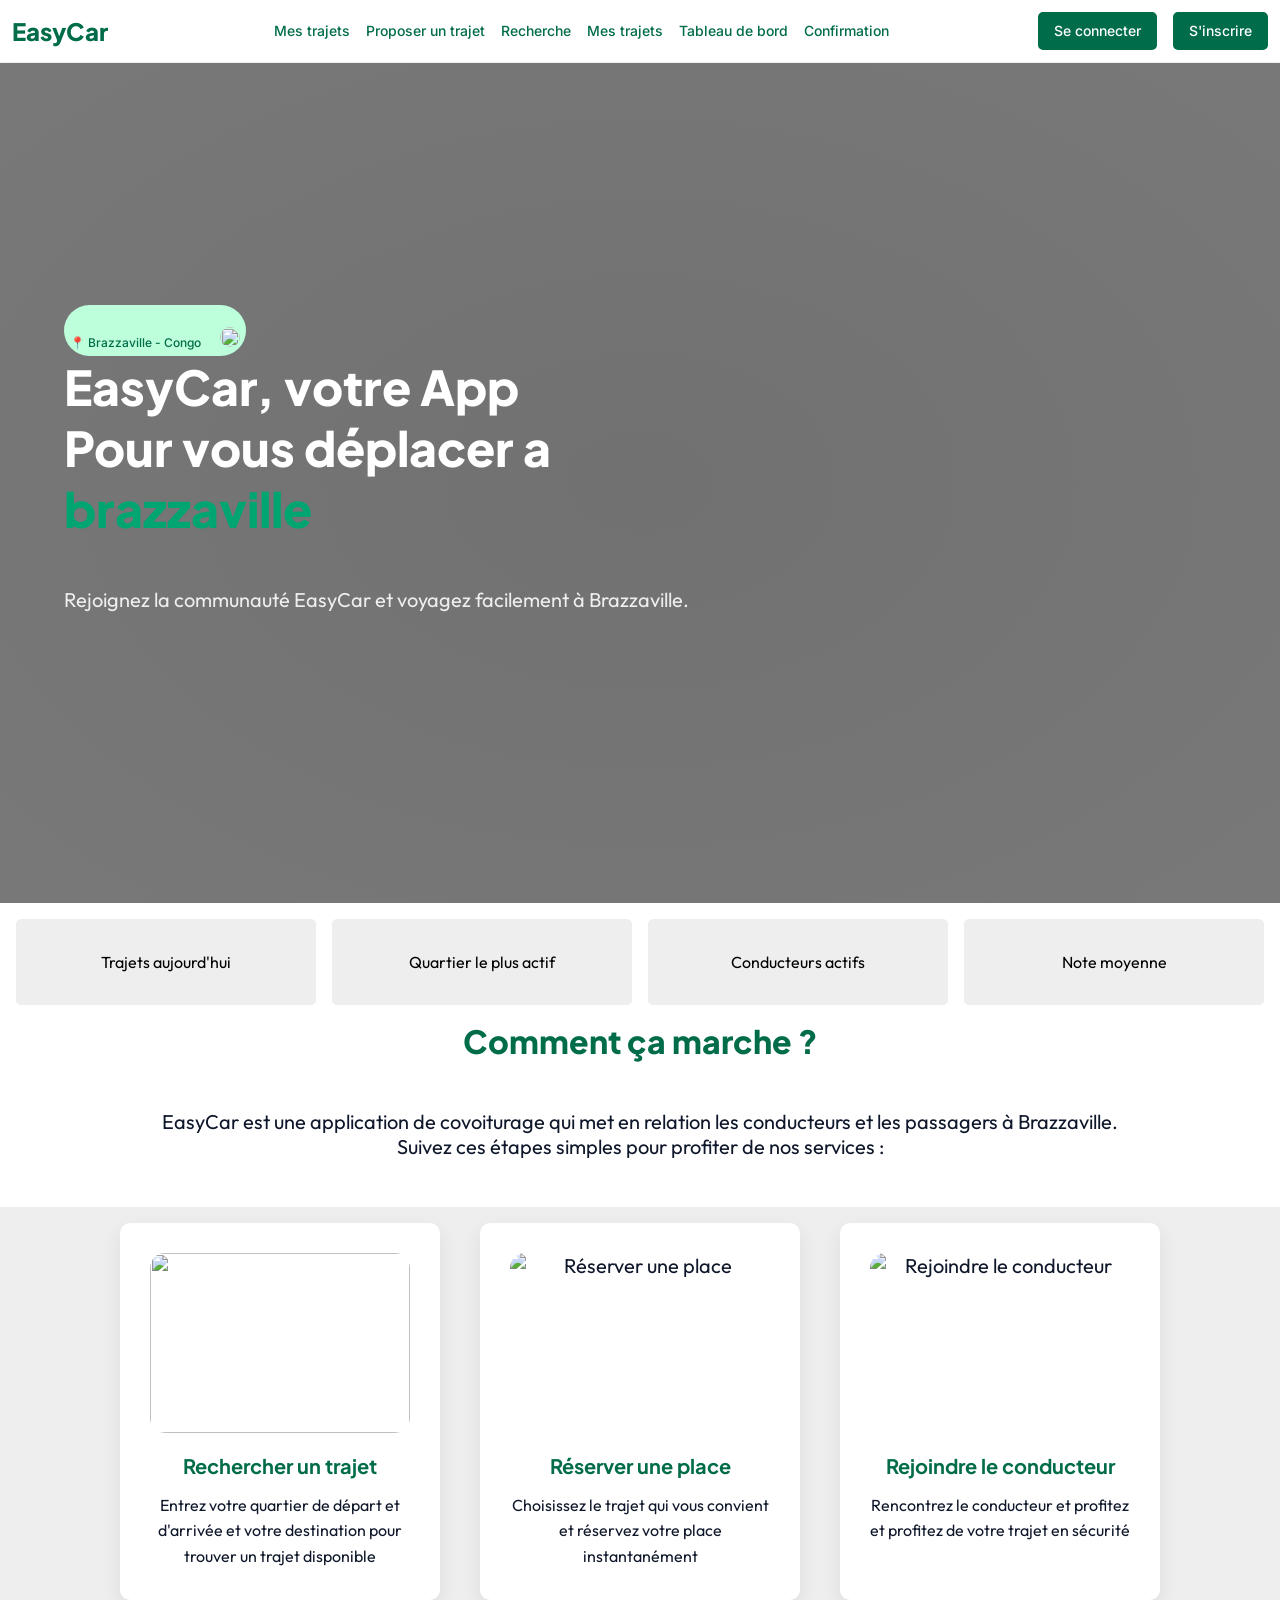
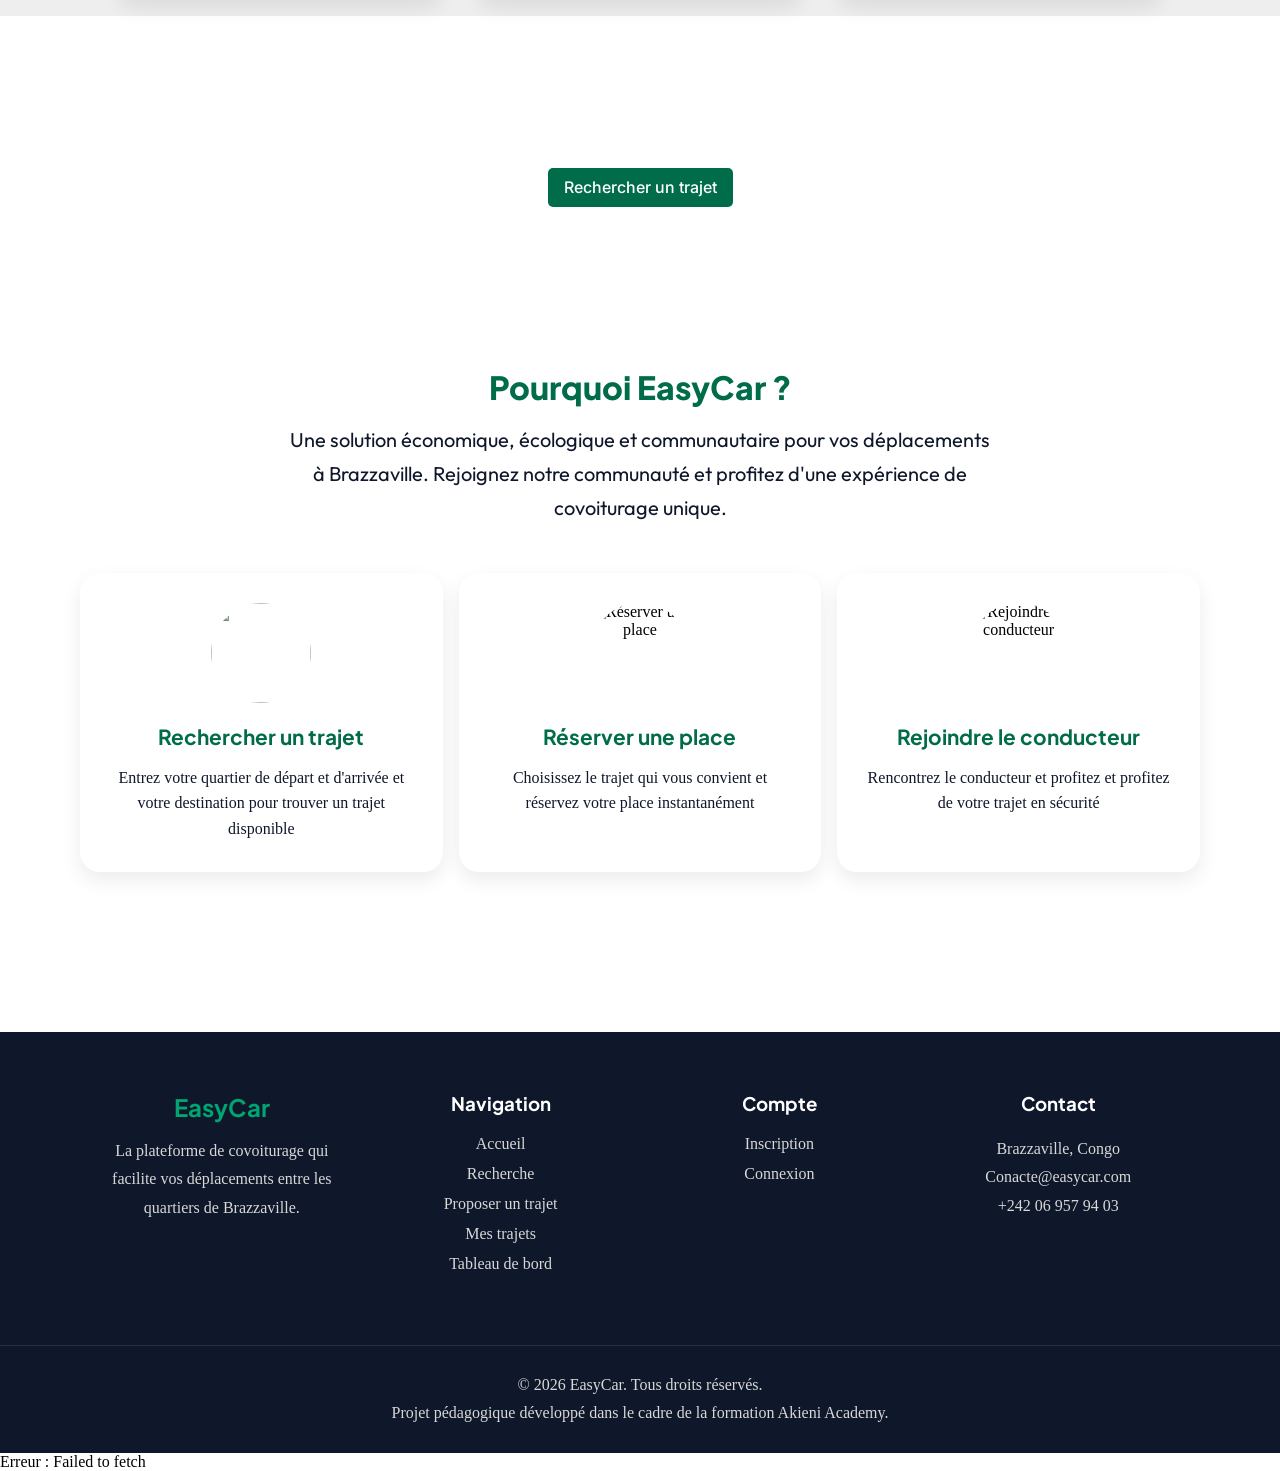
==== frontend/accueil/index.html @ cabb6044 "ajout des nav et du footer" ====
<!DOCTYPE html>
<html lang="fr">
<head>
  <meta charset="UTF-8">
  <meta name="viewport" content="width=device-width, initial-scale=1.0">
  <title>EasyCar — Accueil</title>
  <link rel="stylesheet" href="accueil.css">
</head>
<body id="page-accueil">
  

  <!-- =====================================================================
       NAVIGATION — TODO (Dev FS1)
       Construire un menu de navigation vers les 9 pages du site (Accueil,
       Recherche, Proposer un trajet, Mes trajets, Tableau de bord,
       Inscription, Connexion).
       Doit inclure un menu burger fonctionnel en dessous de 768px.
       ===================================================================== -->

  <!-- NE PAS MODIFIER l'id — main.js y affiche l'état de connexion -->
   <header>
    <a href="../accueil/index.html"><span id="logo">EasyCar</span></a>
    
    <!-- <div class="nav-wrapper"> -->
      <nav class="navigation">
      <a href="../accueil/index.html"></a>
      <a href="../mes-trajets/mes-trajets.html">Mes trajets</a>
      <a href="../proposer/proposer.html">Proposer un trajet</a>
      <a href="../recherche/recherche.html">Recherche</a>
      <a href="../trajet/trajet.html">Mes trajets</a>
      <a href="../dashboard/dashboard.html">Tableau de bord</a>
      <a href="../confirmation/confirmation.html">Confirmation</a>
    </nav>
  
    <div id="nav-session" > </div>
     <!-- </div> -->

    <button class="burger" aria-label="Menu de navigation" id="burger">   
      <span></span>
      <span></span>
      <span></span>
    </button>
  </header>
  

  <main>
    <!-- =====================================================================
         HERO — TODO (Dev FS1)
         Section d'introduction : titre accrocheur, sous-titre expliquant le
         principe (mise en relation conducteurs/passagers à Brazzaville),
         bouton d'appel à l'action vers la page Recherche.
         ===================================================================== -->
    <section class="hero">
      <div class="badges">
        <div class="badge-vert"> 📍 Brazzaville - Congo  <img src="https://i.pinimg.com/736x/48/81/40/4881400fb462290d5148f34b6241af7b.jpg" alt="" srcset=""> </div>
        <h1 class="h1" >EasyCar, votre App <br>
        Pour vous déplacer a <br>  
      <span> brazzaville</span> </h1>
      <p>Rejoignez la communauté EasyCar et voyagez facilement à Brazzaville.</p>
      </div>
    </section>
    <!-- =====================================================================
         CARTES INDICATEURS — TODO (Dev FS1)
         Construire 4 cartes affichant les indicateurs clés du service.
         Layout : Flexbox ou Grid, responsive (1 colonne mobile, 2 colonnes
         tablette, 4 colonnes desktop).

         *** NE PAS MODIFIER les id ci-dessous — main.js les utilise pour
         injecter les valeurs calculées par le backend ***
         ===================================================================== -->
    <section class="cartes-indicateurs">
      <div class="carte-indicateur">
        <p class="label">Trajets aujourd'hui</p>
        <p id="nb-trajets-aujourdhui" class="valeur"></p>
      </div>
      <div class="carte-indicateur">
        <p class="label">Quartier le plus actif</p>
        <p id="quartier-principal" class="valeur"></p>
      </div>
      <div class="carte-indicateur">
        <p class="label">Conducteurs actifs</p>
        <p id="nb-conducteurs" class="valeur"></p>
      </div>
      <div class="carte-indicateur">
        <p class="label">Note moyenne</p>
        <p id="note-moyenne" class="valeur"></p>
      </div>
    </section>

    <!-- =====================================================================
         COMMENT ÇA MARCHE — TODO (Dev FS1)
         3 à 4 étapes illustrant le parcours utilisateur : rechercher un
         trajet → réserver une place → rejoindre le conducteur. Layout en
         ligne sur desktop, empilé sur mobile.
         ===================================================================== -->

    <section class="commentMarche">
      <h2>Comment ça marche ?</h2>
      <p id="description-comment-marche">EasyCar est une application de covoiturage qui met en relation les conducteurs et les passagers à Brazzaville. <br> Suivez ces étapes simples pour profiter de nos services :</p>

      <div class="flex-container">
      
          <div class="etape">
            <img src="https://res.cloudinary.com/wciaqqgg/image/upload/f_auto,q_auto/close_up_of_a_hand_of_an_african_passenger_holding_a_smartphone_showing_a_5_obtiqk">
            <span> Rechercher un trajet</span>
            <p>Entrez votre quartier de départ et d'arrivée
              et votre destination pour trouver un trajet disponible
            </p>
          </div>
          <div class="etape">
            <img src="https://res.cloudinary.com/wciaqqgg/image/upload/f_auto,q_auto/a_stylish_african_woman_in_brazzaville_sitting_in_a_modern_cafe_happily_n5v5vn" alt="Réserver une place">
            <span> Réserver une place</span>
            <p>Choisissez le trajet qui vous convient et réservez votre place instantanément</p>
          </div>
          <div class="etape">
            <img src="https://res.cloudinary.com/wciaqqgg/image/upload/f_auto,q_auto/p7jyxd6nniy25koyztjq" alt="Rejoindre le conducteur">
           <span> Rejoindre le conducteur</span>
            <p>Rencontrez  le conducteur et profitez et profitez de votre trajet en sécurité</p>
            
        
        </div> 
         
      </div>
      <div class="pret">
       <h2>Prêt à voyager avec EasyCar ?</h2>
          <a href="../recherche/recherche.html" class="btn">Rechercher un trajet</a>
        </div>
    </section>
    <!-- =====================================================================
         POURQUOI BRACOVOIT — TODO (Dev FS1)
         3 arguments clés (économique, écologique, communautaire par
         exemple). Layout en grille de cartes.
         ===================================================================== -->
    <section class="grid-pourquoi">
    <h2>Pourquoi EasyCar ?</h2>
      <p id="description-Pourquoi-EasyCar">
        Une solution économique, écologique et communautaire pour vos déplacements à Brazzaville.  Rejoignez notre communauté et profitez d'une expérience de covoiturage unique.
      </p>
      <div class="grid-container">
      
          <div class="grid-item1">
            <img src="https://res.cloudinary.com/wciaqqgg/image/upload/f_auto,q_auto/screen_opjir8">
            <span> Rechercher un trajet</span>
            <p>Entrez votre quartier de départ et d'arrivée
              et votre destination pour trouver un trajet disponible
            </p>
          </div>
          <div class="grid-item2">
            <img src="https://res.cloudinary.com/wciaqqgg/image/upload/f_auto,q_auto/screen_opjir8" alt="Réserver une place">
            <span> Réserver une place</span>
            <p>Choisissez le trajet qui vous convient et réservez votre place instantanément</p>
          </div>
          <div class="grid-item3">
            <img src="https://res.cloudinary.com/wciaqqgg/image/upload/f_auto,q_auto/screen_opjir8" alt="Rejoindre le conducteur">
           <span> Rejoindre le conducteur</span>
            <p>Rencontrez le conducteur et profitez et profitez de votre trajet en sécurité</p>
            
        
        </div> 

    </section>
  </main>

<footer class="footer">

    <div class="footer-container">

        <div class="footer-logo">
            <h2>EasyCar</h2>
            <p>
                La plateforme de covoiturage qui facilite vos déplacements
                entre les quartiers de Brazzaville.
            </p>
        </div>

        <div class="footer-liens">
            <h3>Navigation</h3>

            <a href="../index.html">Accueil</a>
            <a href="../recherche/recherche.html">Recherche</a>
            <a href="../proposer/proposer.html">Proposer un trajet</a>
            <a href="../mes-trajets/mes-trajets.html">Mes trajets</a>
            <a href="../dashboard/dashboard.html">Tableau de bord</a>

        </div>

        <div class="footer-compte">
            <h3>Compte</h3>

            <a href="../inscription/inscription.html">Inscription</a>
            <a href="../connexion/connexion.html">Connexion</a>

        </div>

        <div class="footer-contact">

            <h3>Contact</h3>

          <p> Brazzaville, Congo</p>

            <p>Conacte@easycar.com</p>

            <p> +242 06 957 94 03</p>

        </div>

    </div>

    <div class="footer-bottom">

        <p>
            © 2026 EasyCar. Tous droits réservés.
        </p>

        <p>
            Projet pédagogique développé dans le cadre de la formation
            Akieni Academy.
        </p>

    </div>

</footer>

  <div id="erreur-globale" hidden></div>

  <!-- NE PAS MODIFIER — scripts de connexion au backend -->
  <script src="../functions.js"></script>
  <script src="../main.js"></script>
  <script src="../script.js"></script>
</body>
</html>
---- frontend/accueil/accueil.css ----
/* Google Font */
@import url("https://fonts.googleapis.com/css2?family=Inter:ital,opsz,wght@0,14..32,100..900;1,14..32,100..900&family=Outfit:wght@100..900&family=Plus+Jakarta+Sans:ital,wght@0,200..800;1,200..800&display=swap");

/* Initialisation */
*,
*::before,
*::after {
  margin: 0;
  padding: 0;
  box-sizing: border-box;
}

/* Variables */
:root {
  /* Colors */
  --bleu: #b4d6ff;
  --rouge: #ff3647;
  --vert: #00a572;
  --vert-fonce: #006c49;
  --blanc: #ffffff;
  --gris: #eeeeee;
  --black: #0f172a;
  --rouge-nuance: #ffbebe;
  --vert-nuance: #beffdb;

  /* Typographie */
  /* Font-Size */
  --font-xs: 12px;
  --font-sm: 14px;
  --font-base: 16px;
  --font-lg: 20px;
  --font-xl: 24px;
  --font-2xl: 32px;
  --font-3xl: 48px;

  /* Font-Family */
  --font-titre: "Plus Jakarta Sans", sans-serif;
  --font-texte: "Outfit", sans-serif;
  --font-btn-lien: "Inter", sans-serif;

  /* Font-Weight */
  --font-thin: 100;
  --font-extra-light: 200;
  --font-light: 300;
  --font-regular: 400;
  --font-medium: 500;
  --font-semi-bold: 600;
  --font-bold: 700;
  --font-extra-bold: 800;
  --font-black: 900;

  /* Spacing 1rem --> 16px*/
  --spacing-none: 0;
  --spacing-2xs: 0.25rem; /* 4px */
  --spacing-xs: 0.5rem; /* 8px */
  --spacing-sm: 0.75rem; /* 12px */
  --spacing-md: 1rem; /* 16px */
  --spacing-lg: 1.5rem; /* 24px */
  --spacing-xl: 2rem; /* 32px */
  --spacing-2xl: 2.5rem; /* 40px */
  --spacing-3xl: 3rem; /* 48px */
  --spacing-4xl: 4rem; /* 64px */
  --spacing-5xl: 5rem; /* 80px */
  --spacing-6xl: 6rem; /* 96px */
  --spacing-7xl: 8rem; /* 128px */

  --spacing-btn-lien: 0.6em 1em;
  --spacing-badge: 0.5em;

  /* Bordures Radius */
  --radius-btn: 5px;
  --radius-badge: 100px;

  /* Bordures */
  --border-card: 1px solid var(--gris);
}

/* Styles Generals  */

/* Mobile */
/* Titre */
.h1 {
  font-family: var(--font-titre);
  font-size: var(--font-xl);
  font-weight: var(--font-extra-bold);
  color: var(--black);
  margin-bottom: var(--spacing-sm);
}

.h2 {
  font-family: var(--font-titre);
  font-size: var(--font-lg);
  font-weight: var(--font-bold);
  color: var(--black);
  margin-bottom: var(--spacing-sm);
}

.h3 {
  font-family: var(--font-titre);
  font-size: var(--font-base);
  font-weight: var(--font-semi-bold);
  color: var(--black);
  margin-bottom: var(--spacing-sm);
}

/* Paragraphe: pour l'ensemble des textes hors titre, button et lien */
.text {
  font-family: var(--font-texte);
  font-size: var(--font-sm);
  font-weight: var(--font-regular);
  color: var(--black);
}

/* Liens: style des liens de navigation */
.link {
  font-family: var(--font-btn-lien);
  font-size: var(--font-sm);
  font-weight: var(--font-medium);
  color: var(--vert);
  text-decoration: none;
  transition:
    color 0.4s,
    transform 0.4s;
}

.link:hover {
  color: var(--vert-fonce);
  transform: translateY(-2px);
}

/* Badge */
.badge-vert {
  display: inline-block;
  padding: var(--spacing-badge);
  font-family: var(--font-btn-lien);
  font-size: var(--font-xs);
  font-weight: var(--font-medium);
  background-color: var(--vert-nuance);
  color: var(--vert-fonce);
  border-radius: var(--radius-badge);
}

.badge-rouge {
  display: inline-block;
  padding: var(--spacing-badge);
  font-family: var(--font-btn-lien);
  font-size: var(--font-xs);
  font-weight: var(--font-medium);
  background-color: var(--rouge-nuance);
  color: var(--rouge);
  border-radius: var(--radius-badge);
}

/* Bouton réaliser avec input, button ou a(lien) */
.btn,
.btn-link {
  font-family: var(--font-btn-lien);
  font-size: var(--font-sm);
  font-weight: var(--font-medium);
  padding: var(--spacing-btn-lien);
  background-color: var(--vert-fonce);
  color: var(--blanc);
  border: none;
  border-radius: var(--radius-btn);
  cursor: pointer;
  text-decoration: none;
  transition: background-color 0.4s;
}

.btn:hover,
.btn-link:hover {
  background-color: var(--vert);
}

/* Tablette */
@media only screen and (min-width: 768px) {
  /* Titre */
  
  .h1 {
    font-size: var(--font-2xl);
  }

  .h2 {
    font-size: var(--font-xl);
  }

  .h3 {
    font-size: var(--font-lg);
  }

  /* Paragraphe: pour l'ensemble des textes hors titre, button et lien */
  .text {
    font-size: var(--font-base);
  }
/* .navigation{
    display:none;
}

#nav-session{
    display:none;
}

.burger{
    display:flex;
    border:none;
}

.navigation{

    display:none;

}

.navigation.active{
  display:flex;
    flex-direction:column;
    position:absolute;
    top:70px;
    left:0;

    width:100%;

    background-color:var(--blanc);

    padding:30px;

    gap:25px;

    box-shadow:0 5px 15px rgba(0,0,0,.1);

    z-index:1000;
}
    */

}
 

/* Laptop */ 
@media only screen and (min-width: 1024px) {
  /* Titre */
  .h1 {
    font-size: var(--font-3xl);
  }

  .h2 {
    font-size: var(--font-2xl);
  }

  /* Liens: style des liens de navigation */
  .link {
    font-size: var(--font-base);
  }

  .btn,
  .btn-link {
    font-size: var(--font-base);
  }
}

/* Laptop-L ou Desktop */

  @media only screen and (min-width:1024px){

.cartes-indicateurs{
grid-template-columns:repeat(4,1fr);
}

.hero{
padding:var(--spacing-5xl);
}

.navigation{
display:flex;
}

.burger{
display:none;
}
}

/* suite */
header {
  display: flex;
  justify-content: space-between;
  align-items: center;
  padding: var(--spacing-md);
  background-color: var(--blanc);
  border-bottom: var(--border-card);
}
header span {
  font-family: var(--font-titre);
  font-size: var(--font-2xl);
  font-weight: var(--font-extra-bold);
  color: var(--vert-fonce);
}
header a {
  text-decoration: none;
}
.navigation {
  display: flex;
  gap: var(--spacing-md);
}
.navigation a {
  font-family: var(--font-btn-lien);
  font-size: var(--font-sm);
  font-weight: var(--font-medium);
  color: var(--vert-fonce);
  text-decoration: none;
  transition:color 0.4s, transform 0.4s;
}
  
.navigation a:hover {
  color: var(--vert);
  transform: translateY(-2px);
   text-decoration: underline;
}
#nav-session {
  display: flex;
  gap: var(--spacing-md);
}
#nav-session a {
 font-family: var(--font-btn-lien);
  font-size: var(--font-sm);
  font-weight: var(--font-medium);
  padding: var(--spacing-btn-lien);
 background-color: var(--vert-fonce);
  color: var(--blanc);
  border: 2px solid var(--vert-fonce);
  border-radius: var(--radius-btn);
  cursor: pointer;
  text-decoration: none;
  transition: background-color 0.4s;
}


#nav-session a:hover {
  background-color: var(--blanc);
  color: var(--vert-fonce);
}

.burger{
  display: none;
  background: none;
  cursor: none;
  width: 30px;
  height: 24px;
  flex-direction: column;
  justify-content: space-between;
}
.burger span{
  display: block;
  height: 4px;
  width: 100%;
  background-color: var(--vert-fonce);
  border-radius: 2px;
}
.badge-vert img {
  height: 20px;
  width: 20px;  
  margin-left: var(--spacing-md);
  margin-top: var(--spacing-md);
  border-radius: 20px;

}
.hero {
  height:calc(100vh - 60px);
  padding:var(--spacing-4xl);
  background-color: var(--gris);
  height: calc(100vh - 60px);
  background: radial-gradient(rgba(16, 15, 15, 0.594), rgba(35, 35, 35, 0.612)), url(https://res.cloudinary.com/wciaqqgg/image/upload/f_auto,q_auto/a_professional_hero_image_for_a_ride_sharing_app._a_modern_green_taxi_car_with_1_sssjf2) no-repeat center center;
  background-size: cover;
  display: flex;
  justify-content: flex-start;
  padding: var(--spacing-4xl);
  align-items: center;
  
}
.hero h1 {
  font-family: var(--font-titre);
  font-size: var(--font-3xl);
  font-weight: var(--font-extra-bold);
  color:var(  --blanc);
  margin-bottom: var(--spacing-3xl);
}
.hero span {
  color: var(--vert);
}
.hero p {
  font-family: var(--font-texte);
  font-size: var(--font-lg);
  font-weight: var(--font-regular);
  color: var(--gris);
  margin-bottom: var(--spacing-3xl);
}
.cartes-indicateurs {
  display: flex;
  justify-content: center;
  align-items: center;
  gap: var(--spacing-md);
  padding: var(--spacing-md);
  flex-wrap: wrap;
}
.carte-indicateur {
  flex: 1 1 calc(25% - var(--spacing-md));
  padding: var(--spacing-md);
  background-color: var(--gris);
  border: var(--border-card);
  font-family: var(--font-texte);
  font-size: var(--font-base);
  border-radius: var(--radius-btn);
  text-align: center;
  padding: var(--spacing-xl);
}

.commentMarche h2 {
 display: flex;
  justify-content: center;
  align-items: center;
  font-family: var(--font-titre);
  font-size: var(--font-2xl);
  font-weight: var(--font-extra-bold);
  color:var(  --vert-fonce);
  margin-bottom: var(--spacing-3xl);
}
.commentMarche #description-comment-marche {
  font-family: var(--font-texte);
  font-size: var(--font-lg);
  font-weight: var(--font-regular);
  color: var(--black);
  margin-bottom: var(--spacing-3xl);
  text-align: center;
}
.flex-container {
  display: flex;
  justify-content: center;
  gap: var(--spacing-2xl);
  background-color: var(--gris);
  padding: var(--spacing-md);
  flex-wrap: wrap;
}

 .etape{
    display:flex;
    flex-direction:column;
    justify-content:flex-start;
    align-items:center;
    flex:1 1 280px;
    max-width:320px;
    padding:30px;
    background-color:var(--blanc);
    border-radius:10px;
    box-shadow:0 8px 20px rgba(0,0,0,.08);
    text-align:center;
    font-family:var(--font-texte);
    font-size:var(--font-lg);
    font-weight:var(--font-regular);
    color:var(--black);
    transition:transform .3s ease, box-shadow .3s ease;
}

.etape:hover{
    transform:translateY(-8px);
    box-shadow:0 12px 30px rgba(0,0,0,.12);
}

.etape img{
    width:100%;
    max-width:260px;
    height:180px;
    object-fit:cover;
    border-radius:15px;
    margin-bottom:20px;
}

.etape span{
    font-family:var(--font-titre);
    font-size:1.25rem;
    font-weight:700;
    color:var(--vert-fonce);
    margin-bottom:15px;
}

.etape p{
    font-family:var(--font-texte);
    font-size:var(--font-base);
    line-height:1.6;
    color:var(--black);
}

.pret {
  display: flex;
  flex-direction: column;
  align-items: center;
  text-align: center;
  gap: var(--spacing-md);
  padding: var(--spacing-5xl);
  background: linear-gradient(rgba(0, 0, 0, 0.5), rgba(0, 0, 0, 0.5)), url(https://res.cloudinary.com/wciaqqgg/image/upload/f_auto,q_auto/a_professional_hero_image_for_a_ride_sharing_app._a_modern_green_taxi_car_with_1_sssjf2) no-repeat center center;
  background-attachment: fixed;
  background-size: cover;
}
.pret h2 {
  font-family: var(--font-titre);
  font-size: var(--font-2xl);
  font-weight: var(--font-extra-bold);
  color:var(  --blanc);
  margin-bottom: var(--spacing-md);
}

.grid-pourquoi{
    display:flex;
    flex-direction:column;
    justify-content:center;
    align-items:center;
    width:100%;
    padding:var(--spacing-5xl);
    background-color:var(--blanc);
}

.grid-pourquoi h2{
    font-family:var(--font-titre);
    font-size:var(--font-2xl);
    font-weight:var(--font-extra-bold);
    color:var(--vert-fonce);
    margin-bottom:var(--spacing-md);
}

.grid-pourquoi #description-Pourquoi-EasyCar{
    font-family:var(--font-texte);
    font-size:var(--font-lg);
    font-weight:var(--font-regular);
    color:var(--black);
    text-align:center;
    max-width:700px;
    line-height:1.7;
    margin-bottom:var(--spacing-3xl);
}


.grid-container{
    width:100%;
    display:grid;
    grid-template-columns:repeat(auto-fit, minmax(280px,1fr));
    gap:var(--spacing-md);
}

.grid-item1,
.grid-item2,
.grid-item3{
    background:#fff;
    padding:30px;
    border-radius:20px;
    box-shadow:0 8px 20px rgba(0,0,0,.08);
    display:flex;
    flex-direction:column;
    align-items:center;
    text-align:center;
    transition:.3s;
}

.grid-item1:hover,
.grid-item2:hover,
.grid-item3:hover{
    transform:translateY(-6px);
}
.grid-container img{
    width:100px;
    height:100px;
    object-fit:cover;
    border-radius:50%;
    margin-bottom:20px;
}

.grid-container span{
    font-family:var(--font-titre);
    font-size:1.3rem;
    font-weight:700;
    color:var(--vert-fonce);
    margin-bottom:15px;
}

.grid-container p{
    line-height:1.6;
    color:var(--black);

}



@media screen and (max-width: 700px) {
  

header{
    padding:var(--spacing-sm);
}
header span{

    font-size:var(--font-xl);

}

.navigation{
    display:none;
}

#nav-session{
    display:none;
}

.burger{
    display:flex;
    border:none;

}

.navigation{

    display:none;

}

.navigation.active{
  display:flex;
    flex-direction:column;
    position:absolute;
    top:70px;
    left:0;

    width:100%;

    background-color:var(--blanc);

    padding:30px;

    gap:25px;

    box-shadow:0 5px 15px rgba(0,0,0,.1);

    z-index:1000;
}

}
@media only screen and (max-width:990px) {
  
header{
    padding:var(--spacing-sm);
}
header span{

    font-size:var(--font-xl);

}

.navigation{
    display:none;
}

#nav-session{
    display:none;
}

.burger{
    display:flex;
    border:none;

}

.navigation{

    display:none;

}

.navigation.active{
  display:flex;
    flex-direction:column;
    position:absolute;
    top:70px;
    left:0;

    width:100%;

    background-color:var(--blanc);

    padding:30px;

    gap:25px;

    box-shadow:0 5px 15px rgba(0,0,0,.1);

    z-index:1000;
}


.barre-filtres{

    flex-direction:column;

    padding:20px;

}

#filtre-depart,
#champ-recherche,
#btn-rechercher{

    width:100%;

}

#liste-trajets{

    grid-template-columns:1fr;

    padding:20px;

}

}



/* Tablette */
@media only screen and (min-width: 768px) {
  /* Titre */
  .h1 {
    font-size: var(--font-2xl);
  }

  .h2 {
    font-size: var(--font-xl);
  }

  .h3 {
    font-size: var(--font-lg);
  }
  /* Paragraphe: pour l'ensemble des textes hors titre, button et lien */
  .text {
    font-size: var(--font-base);
  }
  header{
    padding:var(--spacing-sm);
}
header span{
    font-size:var(--font-xl);
}

#liste-trajets{
grid-template-columns:repeat(2,1fr);
}
.footer-container{

    text-align:center;

}

.footer a{

    padding-left:0;

}

}

/* Laptop */
@media only screen and (min-width: 1024px) {
  /* Titre */
  .h1 {
    font-size: var(--font-3xl);
  }

  .h2 {
    font-size: var(--font-2xl);
  }

  /* Liens: style des liens de navigation */
  .link {
    font-size: var(--font-base);
  }

.btn,
  .btn-link {
    font-size: var(--font-base);
  }
  
#liste-trajets{
grid-template-columns:repeat(3,1fr);
}
}

.footer{

    background:var(--black);

    color:var(--blanc);

    margin-top:80px;

}

.footer-container{

    display:grid;

    grid-template-columns:repeat(auto-fit,minmax(220px,1fr));

    gap:40px;

    padding:60px 8%;

}

.footer h2{

    color:var(--vert);

    margin-bottom:15px;

    font-family:var(--font-titre);

}

.footer h3{

    margin-bottom:20px;

    color:var(--blanc);

    font-family:var(--font-titre);

}

.footer p{

    line-height:1.8;

    color:#d8d8d8;

}

.footer a{

    display:block;

    margin-bottom:12px;

    color:#d8d8d8;

    text-decoration:none;

    transition:.3s;

}

.footer a:hover{

    color:var(--vert);

    padding-left:5px;

}

.footer-bottom{

    border-top:1px solid rgba(255,255,255,.1);

    text-align:center;

    padding:25px;

    color:#bbb;

}
/* il reste une div  a la dernière section que je dois faire  */
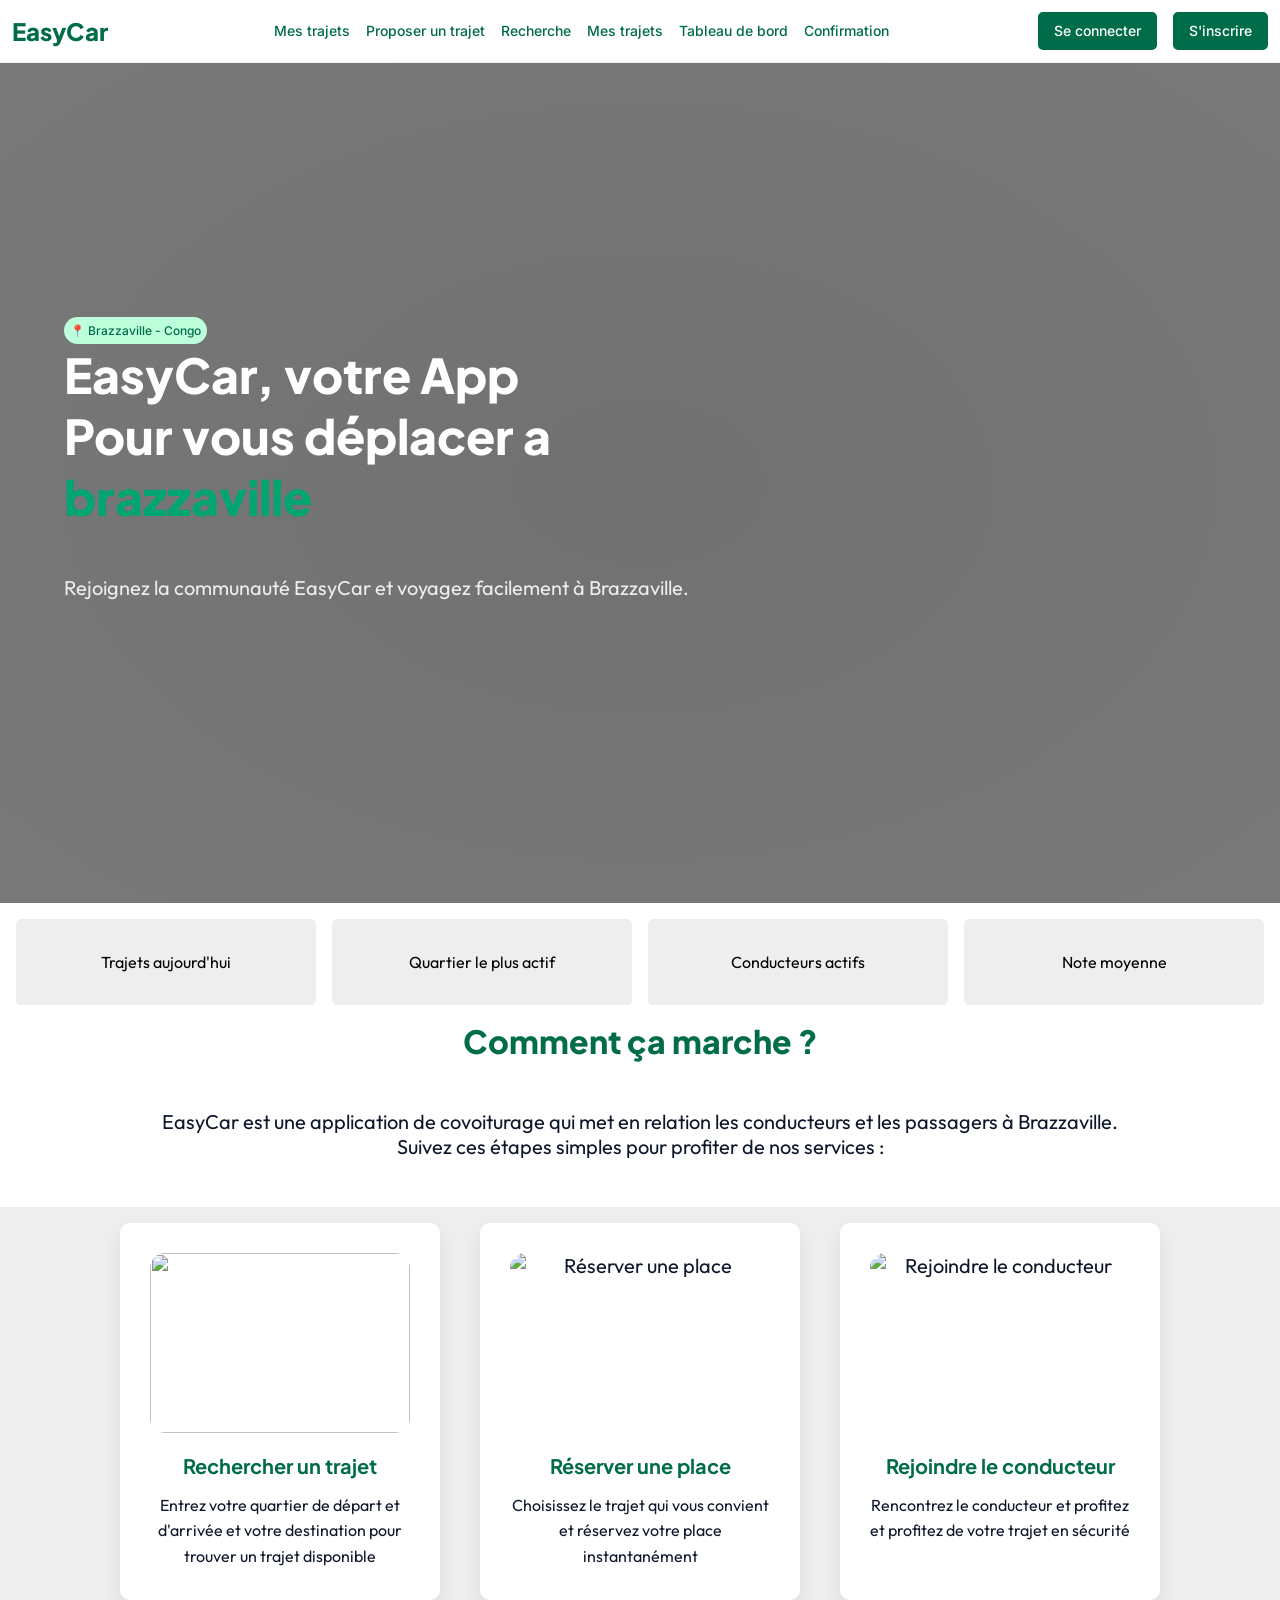
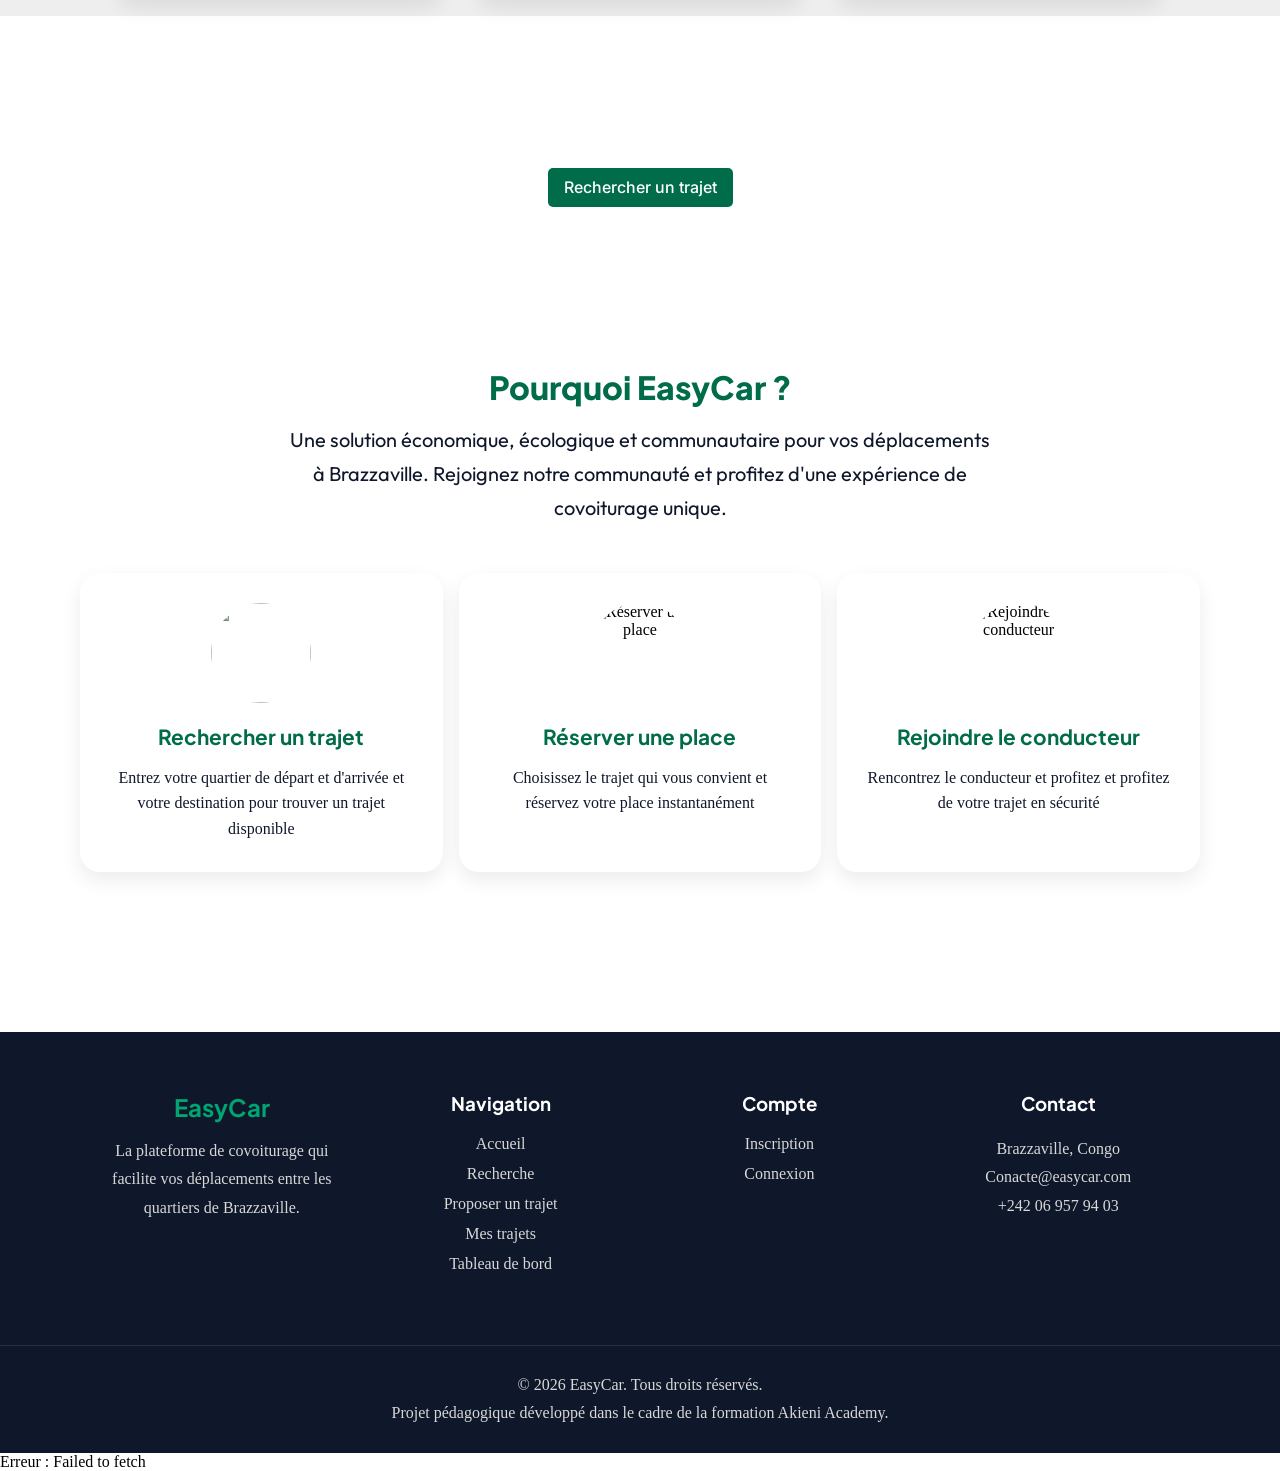
==== commit 59598641: "Ajout des nav et du footer" ====
--- a/frontend/accueil/index.html
+++ b/frontend/accueil/index.html
@@ -52,7 +52,7 @@
          ===================================================================== -->
     <section class="hero">
       <div class="badges">
-        <div class="badge-vert"> 📍 Brazzaville - Congo  <img src="https://i.pinimg.com/736x/48/81/40/4881400fb462290d5148f34b6241af7b.jpg" alt="" srcset=""> </div>
+        <div class="badge-vert"> 📍 Brazzaville - Congo   </div>
         <h1 class="h1" >EasyCar, votre App <br>
         Pour vous déplacer a <br>  
       <span> brazzaville</span> </h1>
--- a/frontend/accueil/accueil.css
+++ b/frontend/accueil/accueil.css
@@ -175,7 +175,7 @@
 /* Tablette */
 @media only screen and (min-width: 768px) {
   /* Titre */
-  
+
   .h1 {
     font-size: var(--font-2xl);
   }
@@ -231,11 +231,9 @@
     z-index:1000;
 }
     */
-
-}
- 
-
-/* Laptop */ 
+}
+
+/* Laptop */
 @media only screen and (min-width: 1024px) {
   /* Titre */
   .h1 {
@@ -259,23 +257,22 @@
 
 /* Laptop-L ou Desktop */
 
-  @media only screen and (min-width:1024px){
-
-.cartes-indicateurs{
-grid-template-columns:repeat(4,1fr);
-}
-
-.hero{
-padding:var(--spacing-5xl);
-}
-
-.navigation{
-display:flex;
-}
-
-.burger{
-display:none;
-}
+@media only screen and (min-width: 1024px) {
+  .cartes-indicateurs {
+    grid-template-columns: repeat(4, 1fr);
+  }
+
+  .hero {
+    padding: var(--spacing-5xl);
+  }
+
+  .navigation {
+    display: flex;
+  }
+
+  .burger {
+    display: none;
+  }
 }
 
 /* suite */
@@ -306,20 +303,22 @@
   font-weight: var(--font-medium);
   color: var(--vert-fonce);
   text-decoration: none;
-  transition:color 0.4s, transform 0.4s;
-}
-  
+  transition:
+    color 0.4s,
+    transform 0.4s;
+}
+
 .navigation a:hover {
   color: var(--vert);
   transform: translateY(-2px);
-   text-decoration: underline;
+  text-decoration: underline;
 }
 #nav-session {
   display: flex;
   gap: var(--spacing-md);
 }
 #nav-session a {
- font-family: var(--font-btn-lien);
+  font-family: var(--font-btn-lien);
   font-size: var(--font-sm);
   font-weight: var(--font-medium);
   padding: var(--spacing-btn-lien);
@@ -332,13 +331,12 @@
   transition: background-color 0.4s;
 }
 
-
 #nav-session a:hover {
   background-color: var(--blanc);
   color: var(--vert-fonce);
 }
 
-.burger{
+.burger {
   display: none;
   background: none;
   cursor: none;
@@ -347,7 +345,7 @@
   flex-direction: column;
   justify-content: space-between;
 }
-.burger span{
+.burger span {
   display: block;
   height: 4px;
   width: 100%;
@@ -356,30 +354,31 @@
 }
 .badge-vert img {
   height: 20px;
-  width: 20px;  
+  width: 20px;
   margin-left: var(--spacing-md);
   margin-top: var(--spacing-md);
   border-radius: 20px;
-
 }
 .hero {
-  height:calc(100vh - 60px);
-  padding:var(--spacing-4xl);
+  height: calc(100vh - 60px);
+  padding: var(--spacing-4xl);
   background-color: var(--gris);
   height: calc(100vh - 60px);
-  background: radial-gradient(rgba(16, 15, 15, 0.594), rgba(35, 35, 35, 0.612)), url(https://res.cloudinary.com/wciaqqgg/image/upload/f_auto,q_auto/a_professional_hero_image_for_a_ride_sharing_app._a_modern_green_taxi_car_with_1_sssjf2) no-repeat center center;
+  background:
+    radial-gradient(rgba(16, 15, 15, 0.594), rgba(35, 35, 35, 0.612)),
+    url(https://res.cloudinary.com/wciaqqgg/image/upload/f_auto,q_auto/a_professional_hero_image_for_a_ride_sharing_app._a_modern_green_taxi_car_with_1_sssjf2)
+      no-repeat center center;
   background-size: cover;
   display: flex;
   justify-content: flex-start;
   padding: var(--spacing-4xl);
   align-items: center;
-  
 }
 .hero h1 {
   font-family: var(--font-titre);
   font-size: var(--font-3xl);
   font-weight: var(--font-extra-bold);
-  color:var(  --blanc);
+  color: var(--blanc);
   margin-bottom: var(--spacing-3xl);
 }
 .hero span {
@@ -413,13 +412,13 @@
 }
 
 .commentMarche h2 {
- display: flex;
+  display: flex;
   justify-content: center;
   align-items: center;
   font-family: var(--font-titre);
   font-size: var(--font-2xl);
   font-weight: var(--font-extra-bold);
-  color:var(  --vert-fonce);
+  color: var(--vert-fonce);
   margin-bottom: var(--spacing-3xl);
 }
 .commentMarche #description-comment-marche {
@@ -439,52 +438,54 @@
   flex-wrap: wrap;
 }
 
- .etape{
-    display:flex;
-    flex-direction:column;
-    justify-content:flex-start;
-    align-items:center;
-    flex:1 1 280px;
-    max-width:320px;
-    padding:30px;
-    background-color:var(--blanc);
-    border-radius:10px;
-    box-shadow:0 8px 20px rgba(0,0,0,.08);
-    text-align:center;
-    font-family:var(--font-texte);
-    font-size:var(--font-lg);
-    font-weight:var(--font-regular);
-    color:var(--black);
-    transition:transform .3s ease, box-shadow .3s ease;
-}
-
-.etape:hover{
-    transform:translateY(-8px);
-    box-shadow:0 12px 30px rgba(0,0,0,.12);
-}
-
-.etape img{
-    width:100%;
-    max-width:260px;
-    height:180px;
-    object-fit:cover;
-    border-radius:15px;
-    margin-bottom:20px;
-}
-
-.etape span{
-    font-family:var(--font-titre);
-    font-size:1.25rem;
-    font-weight:700;
-    color:var(--vert-fonce);
-    margin-bottom:15px;
-}
-
-.etape p{
-    font-family:var(--font-texte);
-    font-size:var(--font-base);
-    line-height:1.6;
-    color:var(--black);
+.etape {
+  display: flex;
+  flex-direction: column;
+  justify-content: flex-start;
+  align-items: center;
+  flex: 1 1 280px;
+  max-width: 320px;
+  padding: 30px;
+  background-color: var(--blanc);
+  border-radius: 10px;
+  box-shadow: 0 8px 20px rgba(0, 0, 0, 0.08);
+  text-align: center;
+  font-family: var(--font-texte);
+  font-size: var(--font-lg);
+  font-weight: var(--font-regular);
+  color: var(--black);
+  transition:
+    transform 0.3s ease,
+    box-shadow 0.3s ease;
+}
+
+.etape:hover {
+  transform: translateY(-8px);
+  box-shadow: 0 12px 30px rgba(0, 0, 0, 0.12);
+}
+
+.etape img {
+  width: 100%;
+  max-width: 260px;
+  height: 180px;
+  object-fit: cover;
+  border-radius: 15px;
+  margin-bottom: 20px;
+}
+
+.etape span {
+  font-family: var(--font-titre);
+  font-size: 1.25rem;
+  font-weight: 700;
+  color: var(--vert-fonce);
+  margin-bottom: 15px;
+}
+
+.etape p {
+  font-family: var(--font-texte);
+  font-size: var(--font-base);
+  line-height: 1.6;
+  color: var(--black);
 }
 
 .pret {
@@ -494,7 +495,10 @@
   text-align: center;
   gap: var(--spacing-md);
   padding: var(--spacing-5xl);
-  background: linear-gradient(rgba(0, 0, 0, 0.5), rgba(0, 0, 0, 0.5)), url(https://res.cloudinary.com/wciaqqgg/image/upload/f_auto,q_auto/a_professional_hero_image_for_a_ride_sharing_app._a_modern_green_taxi_car_with_1_sssjf2) no-repeat center center;
+  background:
+    linear-gradient(rgba(0, 0, 0, 0.5), rgba(0, 0, 0, 0.5)),
+    url(https://res.cloudinary.com/wciaqqgg/image/upload/f_auto,q_auto/a_professional_hero_image_for_a_ride_sharing_app._a_modern_green_taxi_car_with_1_sssjf2)
+      no-repeat center center;
   background-attachment: fixed;
   background-size: cover;
 }
@@ -502,93 +506,90 @@
   font-family: var(--font-titre);
   font-size: var(--font-2xl);
   font-weight: var(--font-extra-bold);
-  color:var(  --blanc);
+  color: var(--blanc);
   margin-bottom: var(--spacing-md);
 }
 
-.grid-pourquoi{
-    display:flex;
-    flex-direction:column;
-    justify-content:center;
-    align-items:center;
-    width:100%;
-    padding:var(--spacing-5xl);
-    background-color:var(--blanc);
-}
-
-.grid-pourquoi h2{
-    font-family:var(--font-titre);
-    font-size:var(--font-2xl);
-    font-weight:var(--font-extra-bold);
-    color:var(--vert-fonce);
-    margin-bottom:var(--spacing-md);
-}
-
-.grid-pourquoi #description-Pourquoi-EasyCar{
-    font-family:var(--font-texte);
-    font-size:var(--font-lg);
-    font-weight:var(--font-regular);
-    color:var(--black);
-    text-align:center;
-    max-width:700px;
-    line-height:1.7;
-    margin-bottom:var(--spacing-3xl);
-}
-
-
-.grid-container{
-    width:100%;
-    display:grid;
-    grid-template-columns:repeat(auto-fit, minmax(280px,1fr));
-    gap:var(--spacing-md);
+.grid-pourquoi {
+  display: flex;
+  flex-direction: column;
+  justify-content: center;
+  align-items: center;
+  width: 100%;
+  padding: var(--spacing-5xl);
+  background-color: var(--blanc);
+}
+
+.grid-pourquoi h2 {
+  font-family: var(--font-titre);
+  font-size: var(--font-2xl);
+  font-weight: var(--font-extra-bold);
+  color: var(--vert-fonce);
+  margin-bottom: var(--spacing-md);
+}
+
+.grid-pourquoi #description-Pourquoi-EasyCar {
+  font-family: var(--font-texte);
+  font-size: var(--font-lg);
+  font-weight: var(--font-regular);
+  color: var(--black);
+  text-align: center;
+  max-width: 700px;
+  line-height: 1.7;
+  margin-bottom: var(--spacing-3xl);
+}
+
+.grid-container {
+  width: 100%;
+  display: grid;
+  grid-template-columns: repeat(auto-fit, minmax(280px, 1fr));
+  gap: var(--spacing-md);
 }
 
 .grid-item1,
 .grid-item2,
-.grid-item3{
-    background:#fff;
-    padding:30px;
-    border-radius:20px;
-    box-shadow:0 8px 20px rgba(0,0,0,.08);
-    display:flex;
-    flex-direction:column;
-    align-items:center;
-    text-align:center;
-    transition:.3s;
+.grid-item3 {
+  background: #fff;
+  padding: 30px;
+  border-radius: 20px;
+  box-shadow: 0 8px 20px rgba(0, 0, 0, 0.08);
+  display: flex;
+  flex-direction: column;
+  align-items: center;
+  text-align: center;
+  transition: 0.3s;
 }
 
 .grid-item1:hover,
 .grid-item2:hover,
-.grid-item3:hover{
-    transform:translateY(-6px);
-}
-.grid-container img{
-    width:100px;
-    height:100px;
-    object-fit:cover;
-    border-radius:50%;
-    margin-bottom:20px;
-}
-
-.grid-container span{
-    font-family:var(--font-titre);
-    font-size:1.3rem;
-    font-weight:700;
-    color:var(--vert-fonce);
-    margin-bottom:15px;
-}
-
-.grid-container p{
-    line-height:1.6;
-    color:var(--black);
-
-}
-
-
-
-@media screen and (max-width: 700px) {
+.grid-item3:hover {
+  transform: translateY(-6px);
+}
+.grid-container img {
+  width: 100px;
+  height: 100px;
+  object-fit: cover;
+  border-radius: 50%;
+  margin-bottom: 20px;
+}
+
+.grid-container span {
+  font-family: var(--font-titre);
+  font-size: 1.3rem;
+  font-weight: 700;
+  color: var(--vert-fonce);
+  margin-bottom: 15px;
+}
+
+.grid-container p {
+  line-height: 1.6;
+  color: var(--black);
+}
+
+@media screen and (max-width: 768px) {
+}
+@media only screen and (max-width:990px) {
   
-
 header{
     padding:var(--spacing-sm);
 }
@@ -638,58 +639,6 @@
     z-index:1000;
 }
 
-}
-@media only screen and (max-width:990px) {
-  
-header{
-    padding:var(--spacing-sm);
-}
-header span{
-
-    font-size:var(--font-xl);
-
-}
-
-.navigation{
-    display:none;
-}
-
-#nav-session{
-    display:none;
-}
-
-.burger{
-    display:flex;
-    border:none;
-
-}
-
-.navigation{
-
-    display:none;
-
-}
-
-.navigation.active{
-  display:flex;
-    flex-direction:column;
-    position:absolute;
-    top:70px;
-    left:0;
-
-    width:100%;
-
-    background-color:var(--blanc);
-
-    padding:30px;
-
-    gap:25px;
-
-    box-shadow:0 5px 15px rgba(0,0,0,.1);
-
-    z-index:1000;
-}
-
 
 .barre-filtres{
 
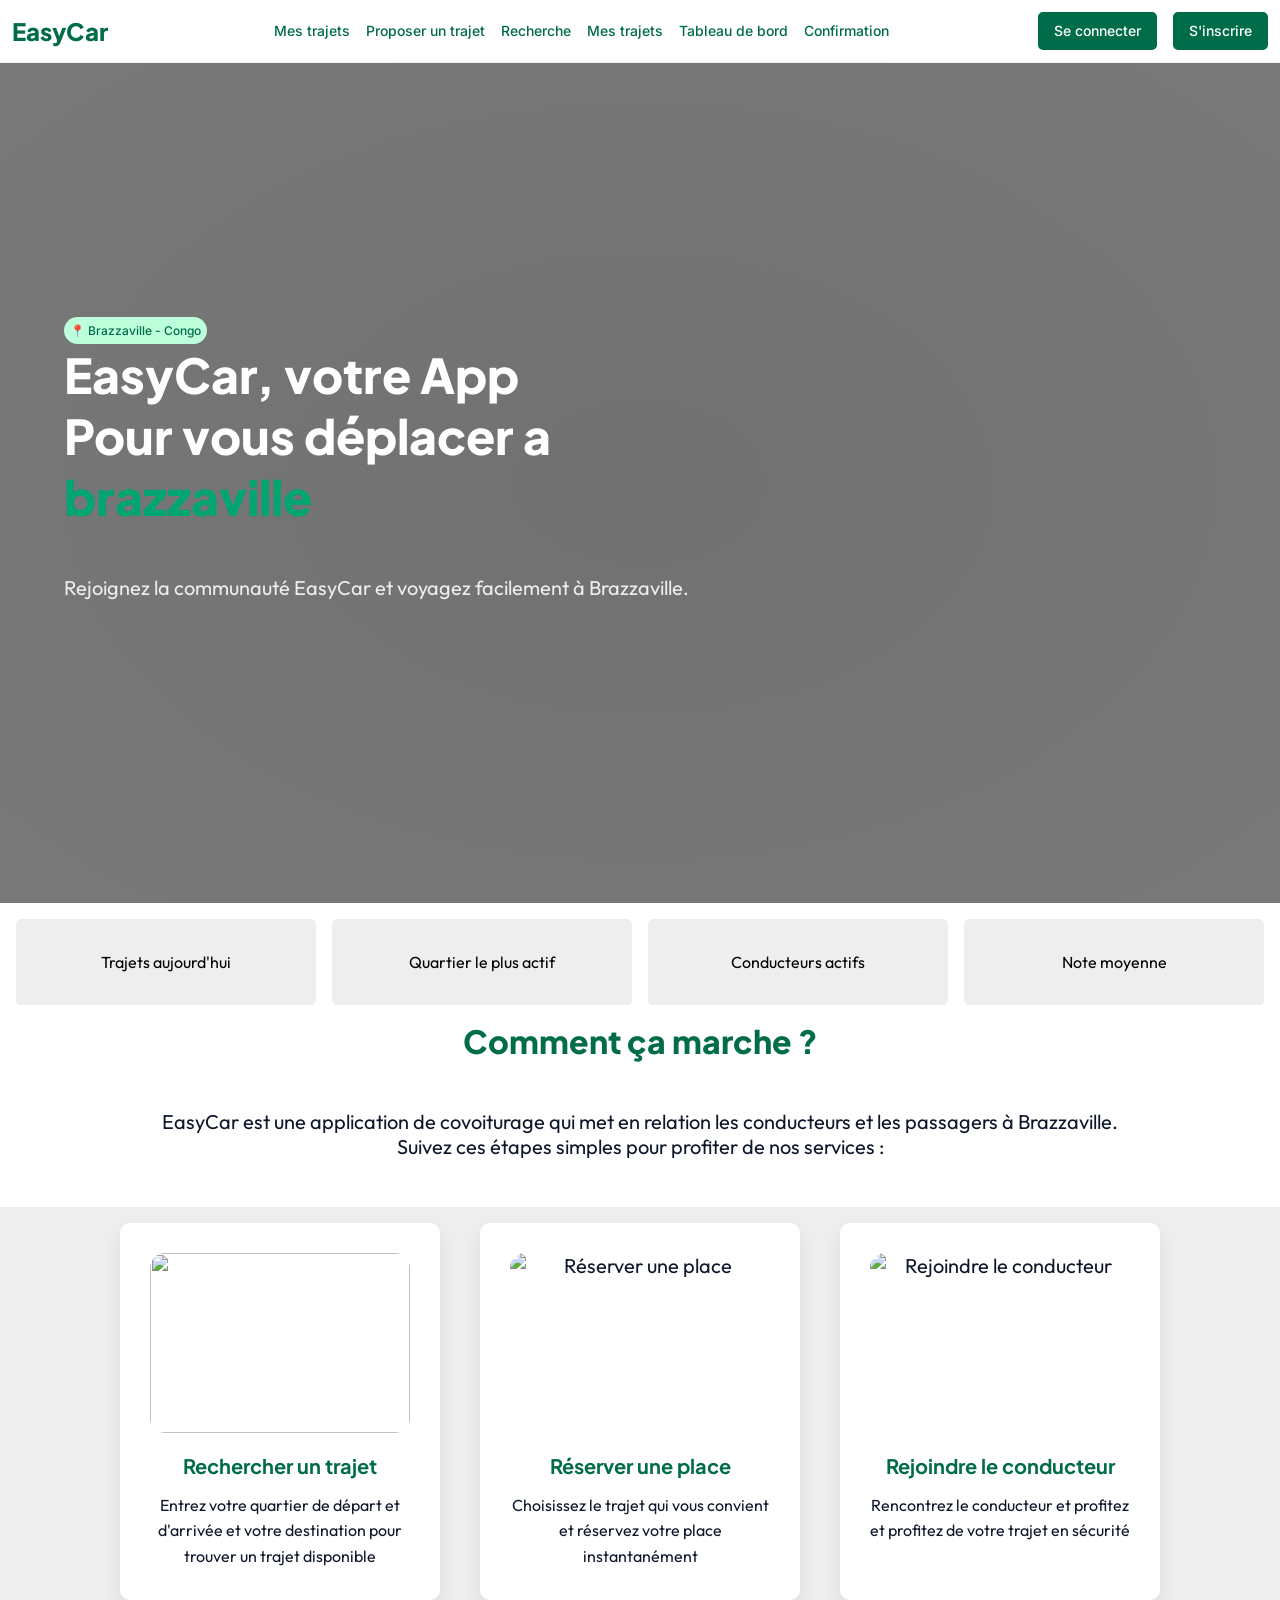
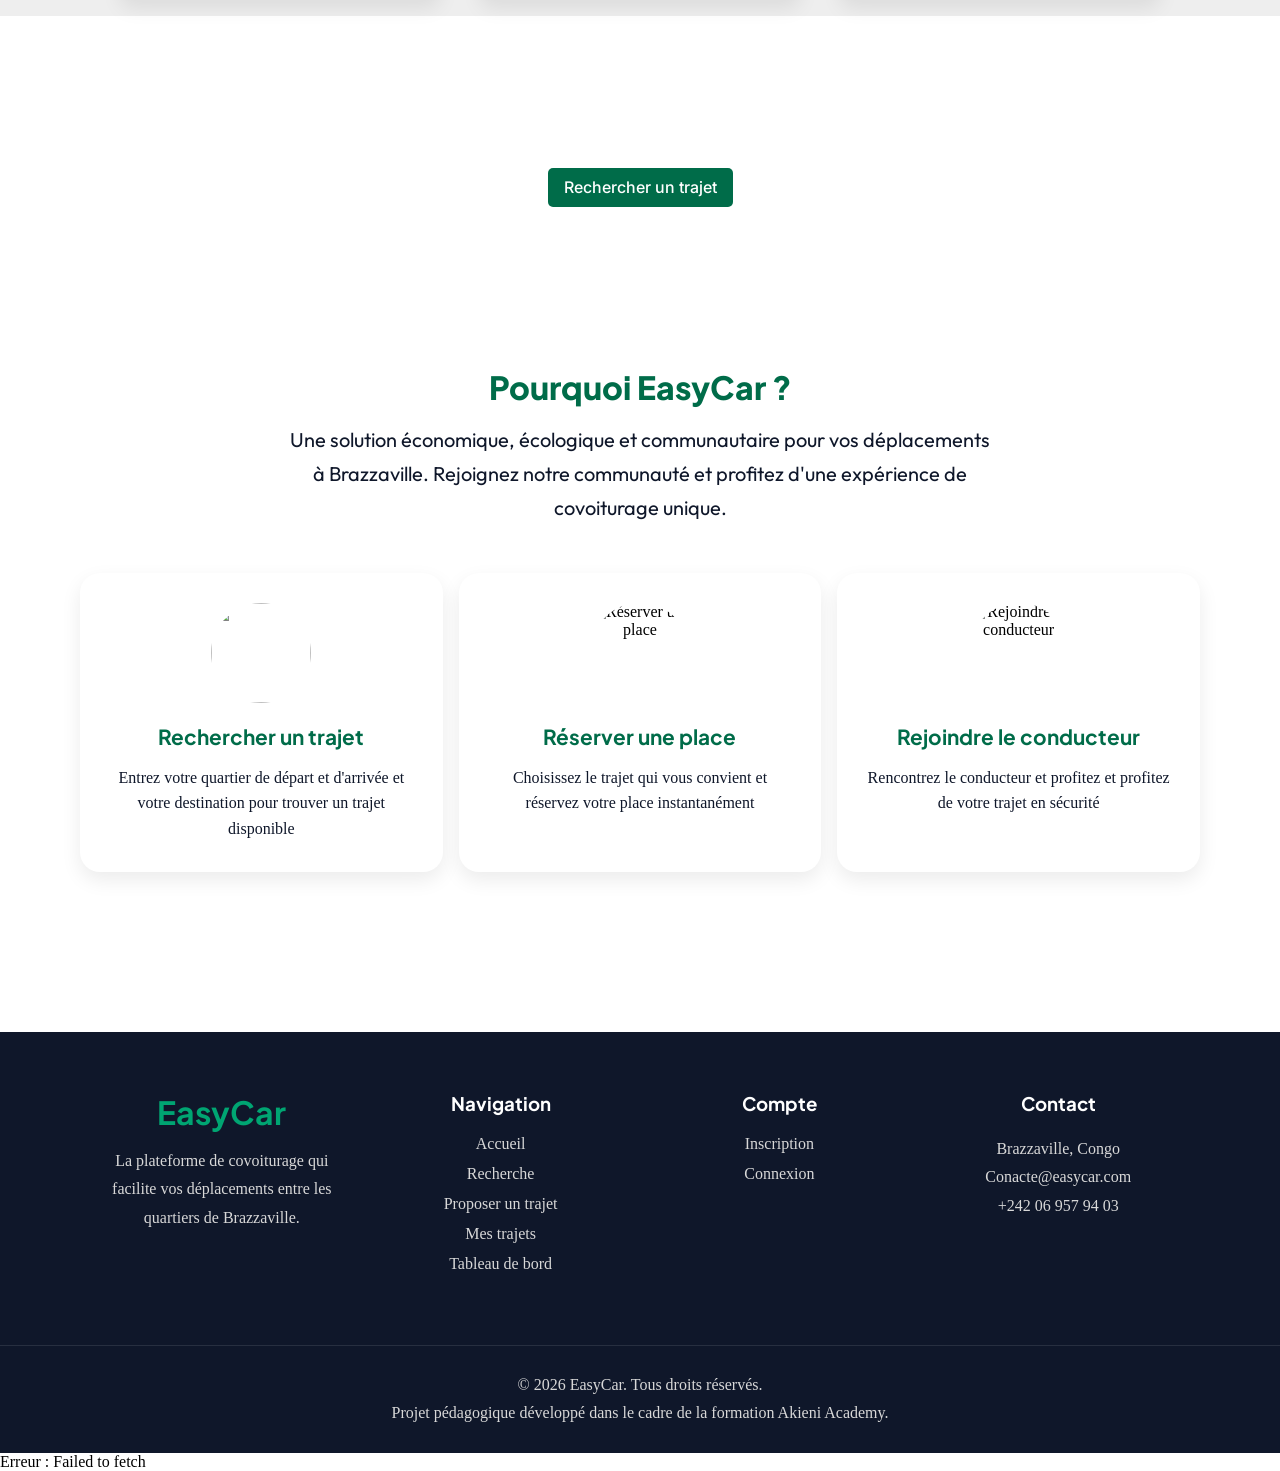
==== commit 6fa0b496: "fix: centré le texte des titre h2 du main de la page index.html" ====
--- a/frontend/accueil/index.html
+++ b/frontend/accueil/index.html
@@ -95,7 +95,7 @@
          ===================================================================== -->
 
     <section class="commentMarche">
-      <h2>Comment ça marche ?</h2>
+      <h2 class="h2">Comment ça marche ?</h2>
       <p id="description-comment-marche">EasyCar est une application de covoiturage qui met en relation les conducteurs et les passagers à Brazzaville. <br> Suivez ces étapes simples pour profiter de nos services :</p>
 
       <div class="flex-container">
@@ -122,7 +122,7 @@
          
       </div>
       <div class="pret">
-       <h2>Prêt à voyager avec EasyCar ?</h2>
+       <h2 class="h2">Prêt à voyager avec EasyCar ?</h2>
           <a href="../recherche/recherche.html" class="btn">Rechercher un trajet</a>
         </div>
     </section>
@@ -132,7 +132,7 @@
          exemple). Layout en grille de cartes.
          ===================================================================== -->
     <section class="grid-pourquoi">
-    <h2>Pourquoi EasyCar ?</h2>
+    <h2 class="h2">Pourquoi EasyCar ?</h2>
       <p id="description-Pourquoi-EasyCar">
         Une solution économique, écologique et communautaire pour vos déplacements à Brazzaville.  Rejoignez notre communauté et profitez d'une expérience de covoiturage unique.
       </p>
@@ -166,7 +166,7 @@
     <div class="footer-container">
 
         <div class="footer-logo">
-            <h2>EasyCar</h2>
+            <h2 class="h2">EasyCar</h2>
             <p>
                 La plateforme de covoiturage qui facilite vos déplacements
                 entre les quartiers de Brazzaville.
--- a/frontend/accueil/accueil.css
+++ b/frontend/accueil/accueil.css
@@ -192,7 +192,7 @@
   .text {
     font-size: var(--font-base);
   }
-/* .navigation{
+  /* .navigation{
     display:none;
 }
 
@@ -322,7 +322,7 @@
   font-size: var(--font-sm);
   font-weight: var(--font-medium);
   padding: var(--spacing-btn-lien);
- background-color: var(--vert-fonce);
+  background-color: var(--vert-fonce);
   color: var(--blanc);
   border: 2px solid var(--vert-fonce);
   border-radius: var(--radius-btn);
@@ -412,14 +412,11 @@
 }
 
 .commentMarche h2 {
-  display: flex;
-  justify-content: center;
-  align-items: center;
-  font-family: var(--font-titre);
   font-size: var(--font-2xl);
   font-weight: var(--font-extra-bold);
   color: var(--vert-fonce);
   margin-bottom: var(--spacing-3xl);
+  text-align: center;
 }
 .commentMarche #description-comment-marche {
   font-family: var(--font-texte);
@@ -503,11 +500,11 @@
   background-size: cover;
 }
 .pret h2 {
-  font-family: var(--font-titre);
   font-size: var(--font-2xl);
   font-weight: var(--font-extra-bold);
   color: var(--blanc);
   margin-bottom: var(--spacing-md);
+  text-align: center;
 }
 
 .grid-pourquoi {
@@ -521,11 +518,11 @@
 }
 
 .grid-pourquoi h2 {
-  font-family: var(--font-titre);
   font-size: var(--font-2xl);
   font-weight: var(--font-extra-bold);
   color: var(--vert-fonce);
   margin-bottom: var(--spacing-md);
+  text-align: center;
 }
 
 .grid-pourquoi #description-Pourquoi-EasyCar {
@@ -588,85 +585,69 @@
 
 @media screen and (max-width: 768px) {
 }
-@media only screen and (max-width:990px) {
-  
-header{
-    padding:var(--spacing-sm);
-}
-header span{
-
-    font-size:var(--font-xl);
-
-}
-
-.navigation{
-    display:none;
-}
-
-#nav-session{
-    display:none;
-}
-
-.burger{
-    display:flex;
-    border:none;
-
-}
-
-.navigation{
-
-    display:none;
-
-}
-
-.navigation.active{
-  display:flex;
-    flex-direction:column;
-    position:absolute;
-    top:70px;
-    left:0;
-
-    width:100%;
-
-    background-color:var(--blanc);
-
-    padding:30px;
-
-    gap:25px;
-
-    box-shadow:0 5px 15px rgba(0,0,0,.1);
-
-    z-index:1000;
-}
-
-
-.barre-filtres{
-
-    flex-direction:column;
-
-    padding:20px;
-
-}
-
-#filtre-depart,
-#champ-recherche,
-#btn-rechercher{
-
-    width:100%;
-
-}
-
-#liste-trajets{
-
-    grid-template-columns:1fr;
-
-    padding:20px;
-
-}
-
-}
-
-
+@media only screen and (max-width: 990px) {
+  header {
+    padding: var(--spacing-sm);
+  }
+  header span {
+    font-size: var(--font-xl);
+  }
+
+  .navigation {
+    display: none;
+  }
+
+  #nav-session {
+    display: none;
+  }
+
+  .burger {
+    display: flex;
+    border: none;
+  }
+
+  .navigation {
+    display: none;
+  }
+
+  .navigation.active {
+    display: flex;
+    flex-direction: column;
+    position: absolute;
+    top: 70px;
+    left: 0;
+
+    width: 100%;
+
+    background-color: var(--blanc);
+
+    padding: 30px;
+
+    gap: 25px;
+
+    box-shadow: 0 5px 15px rgba(0, 0, 0, 0.1);
+
+    z-index: 1000;
+  }
+
+  .barre-filtres {
+    flex-direction: column;
+
+    padding: 20px;
+  }
+
+  #filtre-depart,
+  #champ-recherche,
+  #btn-rechercher {
+    width: 100%;
+  }
+
+  #liste-trajets {
+    grid-template-columns: 1fr;
+
+    padding: 20px;
+  }
+}
 
 /* Tablette */
 @media only screen and (min-width: 768px) {
@@ -686,28 +667,23 @@
   .text {
     font-size: var(--font-base);
   }
-  header{
-    padding:var(--spacing-sm);
-}
-header span{
-    font-size:var(--font-xl);
-}
-
-#liste-trajets{
-grid-template-columns:repeat(2,1fr);
-}
-.footer-container{
-
-    text-align:center;
-
-}
-
-.footer a{
-
-    padding-left:0;
-
-}
-
+  header {
+    padding: var(--spacing-sm);
+  }
+  header span {
+    font-size: var(--font-xl);
+  }
+
+  #liste-trajets {
+    grid-template-columns: repeat(2, 1fr);
+  }
+  .footer-container {
+    text-align: center;
+  }
+
+  .footer a {
+    padding-left: 0;
+  }
 }
 
 /* Laptop */
@@ -726,97 +702,78 @@
     font-size: var(--font-base);
   }
 
-.btn,
+  .btn,
   .btn-link {
     font-size: var(--font-base);
   }
-  
-#liste-trajets{
-grid-template-columns:repeat(3,1fr);
-}
-}
-
-.footer{
-
-    background:var(--black);
-
-    color:var(--blanc);
-
-    margin-top:80px;
-
-}
-
-.footer-container{
-
-    display:grid;
-
-    grid-template-columns:repeat(auto-fit,minmax(220px,1fr));
-
-    gap:40px;
-
-    padding:60px 8%;
-
-}
-
-.footer h2{
-
-    color:var(--vert);
-
-    margin-bottom:15px;
-
-    font-family:var(--font-titre);
-
-}
-
-.footer h3{
-
-    margin-bottom:20px;
-
-    color:var(--blanc);
-
-    font-family:var(--font-titre);
-
-}
-
-.footer p{
-
-    line-height:1.8;
-
-    color:#d8d8d8;
-
-}
-
-.footer a{
-
-    display:block;
-
-    margin-bottom:12px;
-
-    color:#d8d8d8;
-
-    text-decoration:none;
-
-    transition:.3s;
-
-}
-
-.footer a:hover{
-
-    color:var(--vert);
-
-    padding-left:5px;
-
-}
-
-.footer-bottom{
-
-    border-top:1px solid rgba(255,255,255,.1);
-
-    text-align:center;
-
-    padding:25px;
-
-    color:#bbb;
-
+
+  #liste-trajets {
+    grid-template-columns: repeat(3, 1fr);
+  }
+}
+
+.footer {
+  background: var(--black);
+
+  color: var(--blanc);
+
+  margin-top: 80px;
+}
+
+.footer-container {
+  display: grid;
+
+  grid-template-columns: repeat(auto-fit, minmax(220px, 1fr));
+
+  gap: 40px;
+
+  padding: 60px 8%;
+}
+
+.footer h2 {
+  color: var(--vert);
+  margin-bottom: 15px;
+}
+
+.footer h3 {
+  margin-bottom: 20px;
+
+  color: var(--blanc);
+
+  font-family: var(--font-titre);
+}
+
+.footer p {
+  line-height: 1.8;
+
+  color: #d8d8d8;
+}
+
+.footer a {
+  display: block;
+
+  margin-bottom: 12px;
+
+  color: #d8d8d8;
+
+  text-decoration: none;
+
+  transition: 0.3s;
+}
+
+.footer a:hover {
+  color: var(--vert);
+
+  padding-left: 5px;
+}
+
+.footer-bottom {
+  border-top: 1px solid rgba(255, 255, 255, 0.1);
+
+  text-align: center;
+
+  padding: 25px;
+
+  color: #bbb;
 }
 /* il reste une div  a la dernière section que je dois faire  */
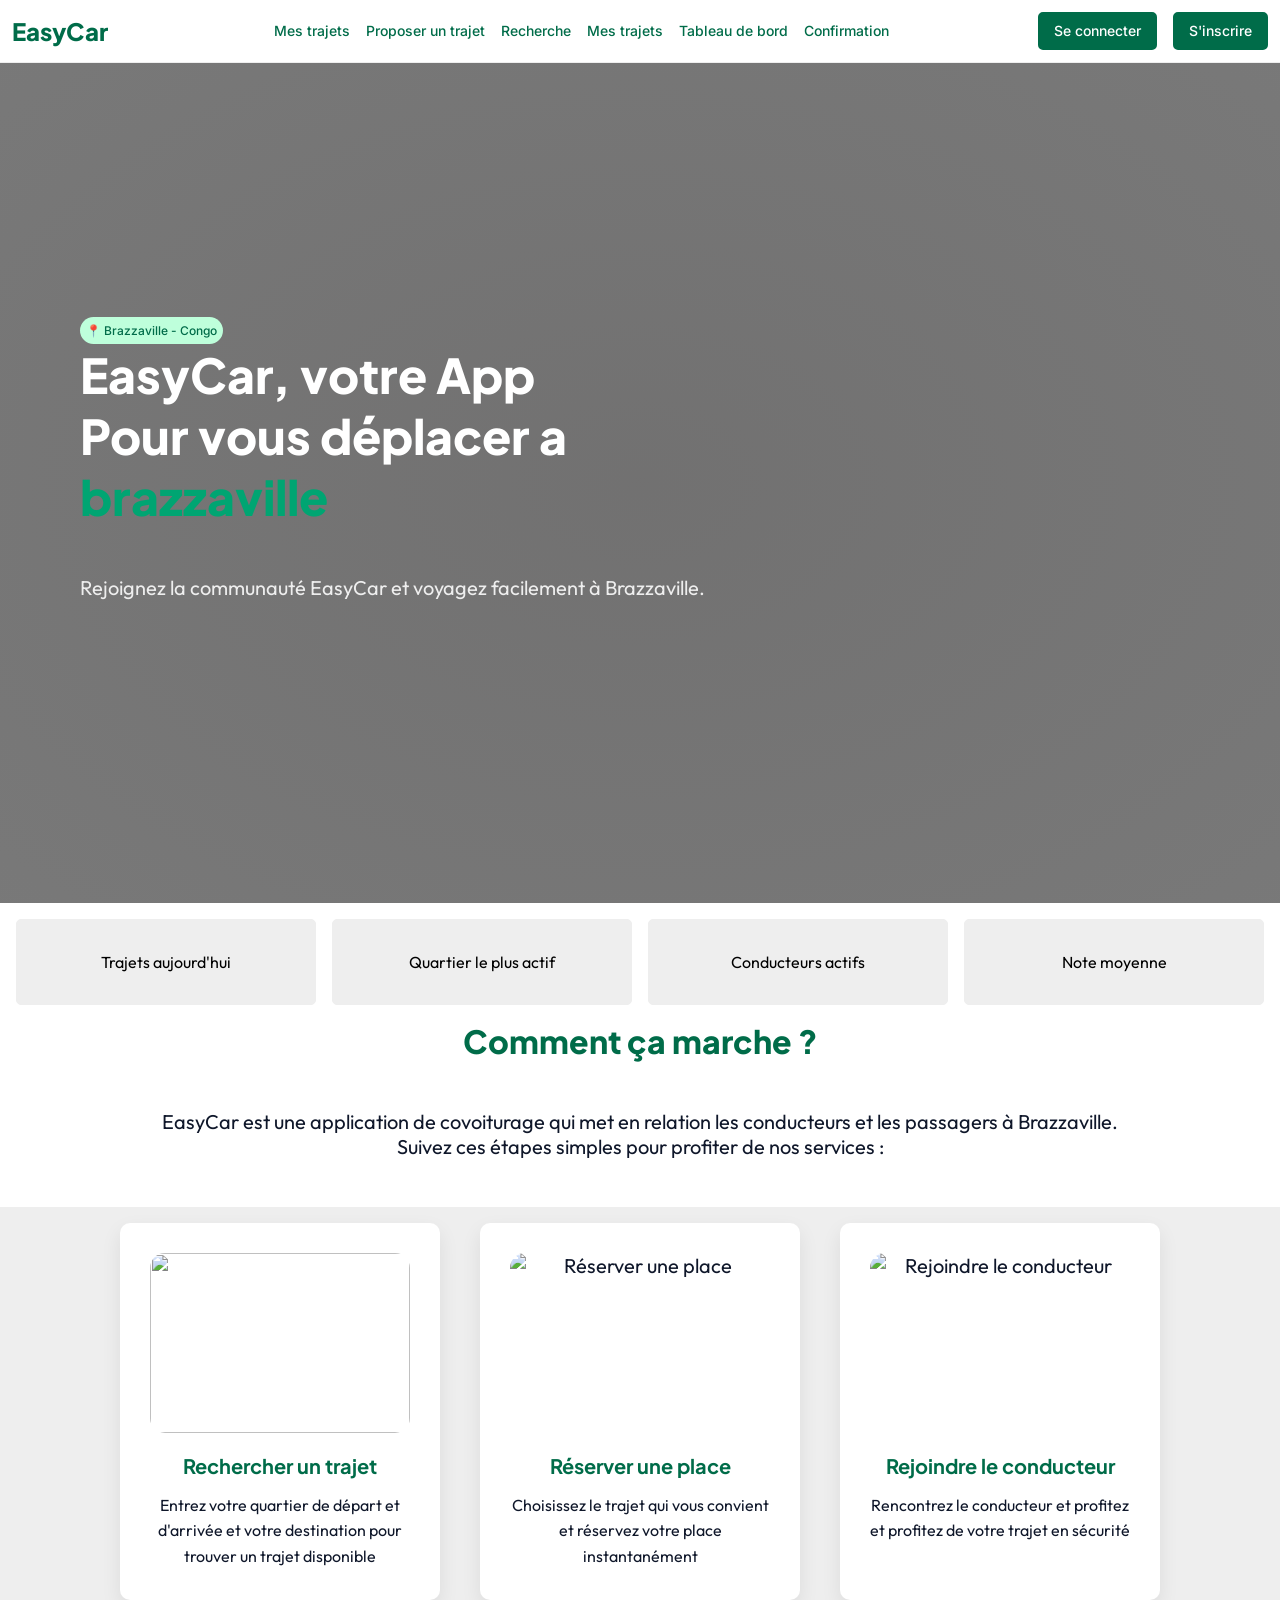
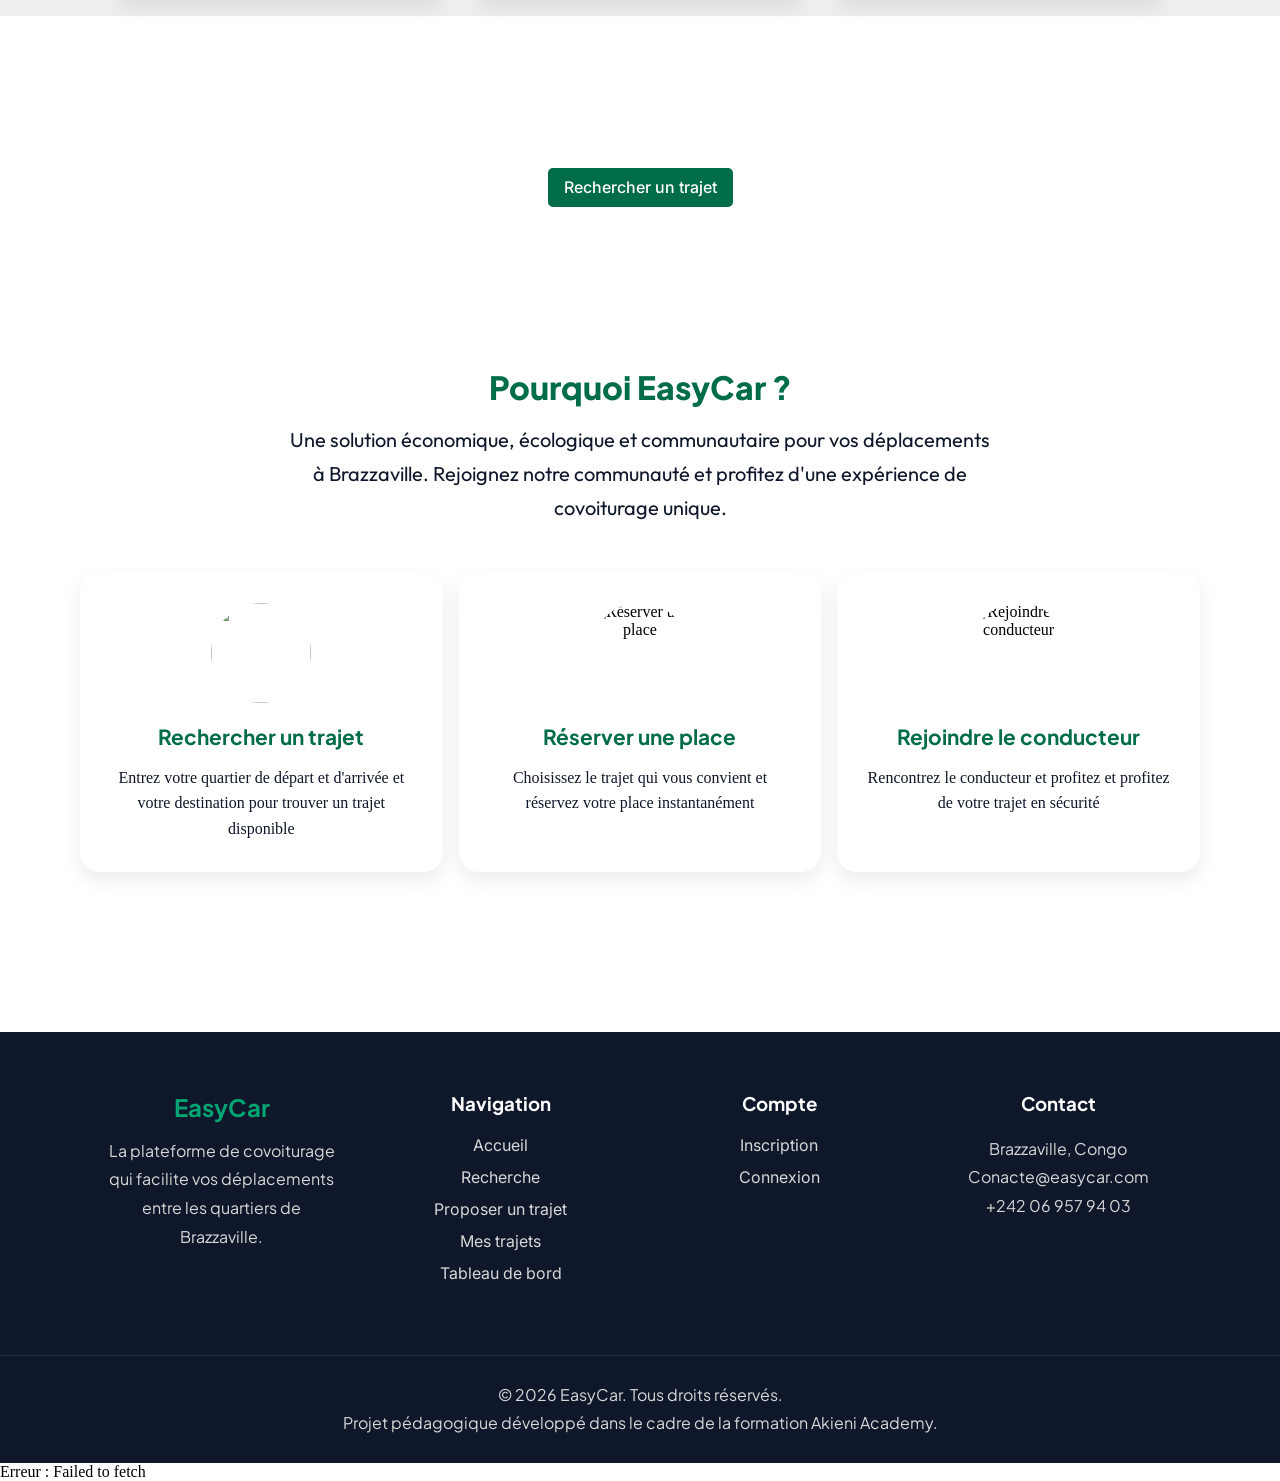
==== commit 5b2e7de9: "la dernière" ====
--- a/frontend/accueil/index.html
+++ b/frontend/accueil/index.html
@@ -95,7 +95,7 @@
          ===================================================================== -->
 
     <section class="commentMarche">
-      <h2 class="h2">Comment ça marche ?</h2>
+      <h2>Comment ça marche ?</h2>
       <p id="description-comment-marche">EasyCar est une application de covoiturage qui met en relation les conducteurs et les passagers à Brazzaville. <br> Suivez ces étapes simples pour profiter de nos services :</p>
 
       <div class="flex-container">
@@ -122,7 +122,7 @@
          
       </div>
       <div class="pret">
-       <h2 class="h2">Prêt à voyager avec EasyCar ?</h2>
+       <h2>Prêt à voyager avec EasyCar ?</h2>
           <a href="../recherche/recherche.html" class="btn">Rechercher un trajet</a>
         </div>
     </section>
@@ -132,7 +132,7 @@
          exemple). Layout en grille de cartes.
          ===================================================================== -->
     <section class="grid-pourquoi">
-    <h2 class="h2">Pourquoi EasyCar ?</h2>
+    <h2 >Pourquoi EasyCar ?</h2>
       <p id="description-Pourquoi-EasyCar">
         Une solution économique, écologique et communautaire pour vos déplacements à Brazzaville.  Rejoignez notre communauté et profitez d'une expérience de covoiturage unique.
       </p>
@@ -166,7 +166,7 @@
     <div class="footer-container">
 
         <div class="footer-logo">
-            <h2 class="h2">EasyCar</h2>
+            <h2>EasyCar</h2>
             <p>
                 La plateforme de covoiturage qui facilite vos déplacements
                 entre les quartiers de Brazzaville.
--- a/frontend/accueil/accueil.css
+++ b/frontend/accueil/accueil.css
@@ -1,4 +1,5 @@
-/* Google Font */
+
+
 @import url("https://fonts.googleapis.com/css2?family=Inter:ital,opsz,wght@0,14..32,100..900;1,14..32,100..900&family=Outfit:wght@100..900&family=Plus+Jakarta+Sans:ital,wght@0,200..800;1,200..800&display=swap");
 
 /* Initialisation */
@@ -10,7 +11,6 @@
   box-sizing: border-box;
 }
 
-/* Variables */
 :root {
   /* Colors */
   --bleu: #b4d6ff;
@@ -75,10 +75,7 @@
   --border-card: 1px solid var(--gris);
 }
 
-/* Styles Generals  */
-
-/* Mobile */
-/* Titre */
+
 .h1 {
   font-family: var(--font-titre);
   font-size: var(--font-xl);
@@ -172,110 +169,7 @@
   background-color: var(--vert);
 }
 
-/* Tablette */
-@media only screen and (min-width: 768px) {
-  /* Titre */
-
-  .h1 {
-    font-size: var(--font-2xl);
-  }
-
-  .h2 {
-    font-size: var(--font-xl);
-  }
-
-  .h3 {
-    font-size: var(--font-lg);
-  }
-
-  /* Paragraphe: pour l'ensemble des textes hors titre, button et lien */
-  .text {
-    font-size: var(--font-base);
-  }
-  /* .navigation{
-    display:none;
-}
-
-#nav-session{
-    display:none;
-}
-
-.burger{
-    display:flex;
-    border:none;
-}
-
-.navigation{
-
-    display:none;
-
-}
-
-.navigation.active{
-  display:flex;
-    flex-direction:column;
-    position:absolute;
-    top:70px;
-    left:0;
-
-    width:100%;
-
-    background-color:var(--blanc);
-
-    padding:30px;
-
-    gap:25px;
-
-    box-shadow:0 5px 15px rgba(0,0,0,.1);
-
-    z-index:1000;
-}
-    */
-}
-
-/* Laptop */
-@media only screen and (min-width: 1024px) {
-  /* Titre */
-  .h1 {
-    font-size: var(--font-3xl);
-  }
-
-  .h2 {
-    font-size: var(--font-2xl);
-  }
-
-  /* Liens: style des liens de navigation */
-  .link {
-    font-size: var(--font-base);
-  }
-
-  .btn,
-  .btn-link {
-    font-size: var(--font-base);
-  }
-}
-
-/* Laptop-L ou Desktop */
-
-@media only screen and (min-width: 1024px) {
-  .cartes-indicateurs {
-    grid-template-columns: repeat(4, 1fr);
-  }
-
-  .hero {
-    padding: var(--spacing-5xl);
-  }
-
-  .navigation {
-    display: flex;
-  }
-
-  .burger {
-    display: none;
-  }
-}
-
-/* suite */
+
 header {
   display: flex;
   justify-content: space-between;
@@ -303,9 +197,7 @@
   font-weight: var(--font-medium);
   color: var(--vert-fonce);
   text-decoration: none;
-  transition:
-    color 0.4s,
-    transform 0.4s;
+  transition:color 0.4s, transform 0.4s;
 }
 
 .navigation a:hover {
@@ -322,7 +214,7 @@
   font-size: var(--font-sm);
   font-weight: var(--font-medium);
   padding: var(--spacing-btn-lien);
-  background-color: var(--vert-fonce);
+ background-color: var(--vert-fonce);
   color: var(--blanc);
   border: 2px solid var(--vert-fonce);
   border-radius: var(--radius-btn);
@@ -339,7 +231,7 @@
 .burger {
   display: none;
   background: none;
-  cursor: none;
+  cursor: pointer;
   width: 30px;
   height: 24px;
   flex-direction: column;
@@ -359,6 +251,8 @@
   margin-top: var(--spacing-md);
   border-radius: 20px;
 }
+
+
 .hero {
   height: calc(100vh - 60px);
   padding: var(--spacing-4xl);
@@ -391,6 +285,8 @@
   color: var(--gris);
   margin-bottom: var(--spacing-3xl);
 }
+
+
 .cartes-indicateurs {
   display: flex;
   justify-content: center;
@@ -411,12 +307,16 @@
   padding: var(--spacing-xl);
 }
 
+
 .commentMarche h2 {
+  display: flex;
+  justify-content: center;
+  align-items: center;
+  font-family: var(--font-titre);
   font-size: var(--font-2xl);
   font-weight: var(--font-extra-bold);
   color: var(--vert-fonce);
   margin-bottom: var(--spacing-3xl);
-  text-align: center;
 }
 .commentMarche #description-comment-marche {
   font-family: var(--font-texte);
@@ -485,6 +385,7 @@
   color: var(--black);
 }
 
+
 .pret {
   display: flex;
   flex-direction: column;
@@ -500,12 +401,13 @@
   background-size: cover;
 }
 .pret h2 {
+  font-family: var(--font-titre);
   font-size: var(--font-2xl);
   font-weight: var(--font-extra-bold);
   color: var(--blanc);
   margin-bottom: var(--spacing-md);
-  text-align: center;
-}
+}
+
 
 .grid-pourquoi {
   display: flex;
@@ -518,11 +420,11 @@
 }
 
 .grid-pourquoi h2 {
+  font-family: var(--font-titre);
   font-size: var(--font-2xl);
   font-weight: var(--font-extra-bold);
   color: var(--vert-fonce);
   margin-bottom: var(--spacing-md);
-  text-align: center;
 }
 
 .grid-pourquoi #description-Pourquoi-EasyCar {
@@ -583,81 +485,163 @@
   color: var(--black);
 }
 
-@media screen and (max-width: 768px) {
-}
-@media only screen and (max-width: 990px) {
-  header {
-    padding: var(--spacing-sm);
-  }
-  header span {
+.footer{
+
+    background:var(--black);
+
+    color:var(--blanc);
+
+    margin-top:80px;
+    font-family: var(--font-titre);
+
+}
+
+.footer-container{
+
+    display:grid;
+
+    grid-template-columns:repeat(auto-fit,minmax(220px,1fr));
+
+    gap:40px;
+
+    padding:60px 8%;
+
+}
+
+.footer h2{
+
+    color:var(--vert);
+
+    margin-bottom:15px;
+
+    font-family:var(--font-titre);
+
+}
+
+.footer h3{
+
+    margin-bottom:20px;
+
+    color:var(--blanc);
+
+    font-family:var(--font-titre);
+
+}
+
+.footer p{
+    line-height:1.8;
+    color:#d8d8d8;
+}
+
+.footer a{
+
+    display:block;
+
+    margin-bottom:12px;
+
+    color:#d8d8d8;
+
+    text-decoration:none;
+
+    transition:.3s;
+    font-family: var(--font-btn-lien);
+
+}
+
+.footer a:hover{
+
+    color:var(--vert);
+
+    padding-left:5px;
+
+}
+
+.footer-bottom{
+
+    border-top:1px solid rgba(255,255,255,.1);
+
+    text-align:center;
+
+    padding:25px;
+
+    color:#bbb;
+
+}
+/* il reste une div  a la dernière section que je dois faire  */
+
+/* ==========================================================================
+   RESPONSIVE — TABLETTE (min-width: 768px)
+   ========================================================================== */
+@media only screen and (min-width: 768px) {
+  /* Titre */
+
+  .h1 {
+    font-size: var(--font-2xl);
+  }
+
+  .h2 {
     font-size: var(--font-xl);
   }
 
-  .navigation {
-    display: none;
-  }
-
-  #nav-session {
-    display: none;
-  }
-
-  .burger {
-    display: flex;
-    border: none;
-  }
-
-  .navigation {
-    display: none;
-  }
-
-  .navigation.active {
-    display: flex;
-    flex-direction: column;
-    position: absolute;
-    top: 70px;
-    left: 0;
-
-    width: 100%;
-
-    background-color: var(--blanc);
-
-    padding: 30px;
-
-    gap: 25px;
-
-    box-shadow: 0 5px 15px rgba(0, 0, 0, 0.1);
-
-    z-index: 1000;
-  }
-
-  .barre-filtres {
-    flex-direction: column;
-
-    padding: 20px;
-  }
-
-  #filtre-depart,
-  #champ-recherche,
-  #btn-rechercher {
-    width: 100%;
-  }
-
-  #liste-trajets {
-    grid-template-columns: 1fr;
-
-    padding: 20px;
-  }
-}
-
-/* Tablette */
+  .h3 {
+    font-size: var(--font-lg);
+  }
+
+  /* Paragraphe: pour l'ensemble des textes hors titre, button et lien */
+  .text {
+    font-size: var(--font-base);
+  }
+/* .navigation{
+    display:none;
+}
+
+#nav-session{
+    display:none;
+}
+
+.burger{
+    display:flex;
+    border:none;
+}
+
+.navigation{
+
+    display:none;
+
+}
+
+.navigation.active{
+  display:flex;
+    flex-direction:column;
+    position:absolute;
+    top:70px;
+    left:0;
+
+    width:100%;
+
+    background-color:var(--blanc);
+
+    padding:30px;
+
+    gap:25px;
+
+    box-shadow:0 5px 15px rgba(0,0,0,.1);
+
+    z-index:1000;
+}
+    */
+}
+
 @media only screen and (min-width: 768px) {
   /* Titre */
   .h1 {
     font-size: var(--font-2xl);
+    
   }
 
   .h2 {
     font-size: var(--font-xl);
+    
   }
 
   .h3 {
@@ -667,26 +651,33 @@
   .text {
     font-size: var(--font-base);
   }
-  header {
-    padding: var(--spacing-sm);
-  }
-  header span {
-    font-size: var(--font-xl);
-  }
-
-  #liste-trajets {
-    grid-template-columns: repeat(2, 1fr);
-  }
-  .footer-container {
-    text-align: center;
-  }
-
-  .footer a {
-    padding-left: 0;
-  }
-}
-
-/* Laptop */
+  header{
+    padding:var(--spacing-sm);
+}
+header span{
+    font-size:var(--font-xl);
+}
+
+#liste-trajets{
+grid-template-columns:repeat(2,1fr);
+}
+
+
+.footer-container{
+
+    text-align:center;
+
+}
+
+.footer a{
+
+    padding-left:0;
+
+}
+
+}
+
+
 @media only screen and (min-width: 1024px) {
   /* Titre */
   .h1 {
@@ -706,74 +697,104 @@
   .btn-link {
     font-size: var(--font-base);
   }
-
-  #liste-trajets {
-    grid-template-columns: repeat(3, 1fr);
-  }
-}
-
-.footer {
-  background: var(--black);
-
-  color: var(--blanc);
-
-  margin-top: 80px;
-}
-
-.footer-container {
-  display: grid;
-
-  grid-template-columns: repeat(auto-fit, minmax(220px, 1fr));
-
-  gap: 40px;
-
-  padding: 60px 8%;
-}
-
-.footer h2 {
-  color: var(--vert);
-  margin-bottom: 15px;
-}
-
-.footer h3 {
-  margin-bottom: 20px;
-
-  color: var(--blanc);
-
-  font-family: var(--font-titre);
-}
-
-.footer p {
-  line-height: 1.8;
-
-  color: #d8d8d8;
-}
-
-.footer a {
-  display: block;
-
-  margin-bottom: 12px;
-
-  color: #d8d8d8;
-
-  text-decoration: none;
-
-  transition: 0.3s;
-}
-
-.footer a:hover {
-  color: var(--vert);
-
-  padding-left: 5px;
-}
-
-.footer-bottom {
-  border-top: 1px solid rgba(255, 255, 255, 0.1);
-
-  text-align: center;
-
-  padding: 25px;
-
-  color: #bbb;
-}
-/* il reste une div  a la dernière section que je dois faire  */
+}
+
+/* Laptop-L ou Desktop */
+@media only screen and (min-width: 1024px) {
+  .cartes-indicateurs {
+    grid-template-columns: repeat(4, 1fr);
+  }
+
+  .hero {
+    padding: var(--spacing-5xl);
+  }
+
+  .navigation {
+    display: flex;
+  }
+
+  .burger {
+    display: none;
+  }
+}
+
+@media only screen and (min-width: 1024px) {
+  /* Titre */
+  .h1 {
+    font-size: var(--font-3xl);
+  }
+
+  .h2 {
+    font-size: var(--font-2xl);
+  }
+
+  /* Liens: style des liens de navigation */
+  .link {
+    font-size: var(--font-base);
+  }
+
+.btn,
+  .btn-link {
+    font-size: var(--font-base);
+  }
+  
+#liste-trajets{
+grid-template-columns:repeat(3,1fr);
+}
+}
+
+
+@media screen and (max-width: 768px) {
+}
+@media only screen and (max-width:990px) {
+  
+header{
+    padding:var(--spacing-sm);
+}
+header span{
+
+    font-size:var(--font-xl);
+
+}
+
+.navigation{
+    display:none;
+}
+
+#nav-session{
+    display:none;
+}
+
+.burger{
+    display:flex;
+    border:none;
+
+}
+
+.navigation{
+
+    display:none;
+
+}
+
+.navigation.active{
+  display:flex;
+    flex-direction:column;
+    position:absolute;
+    top:70px;
+    left:0;
+
+    width:100%;
+
+    background-color:var(--blanc);
+
+    padding:30px;
+
+    gap:25px;
+
+    box-shadow:0 5px 15px rgba(0,0,0,.1);
+
+    z-index:1000;
+}
+
+}
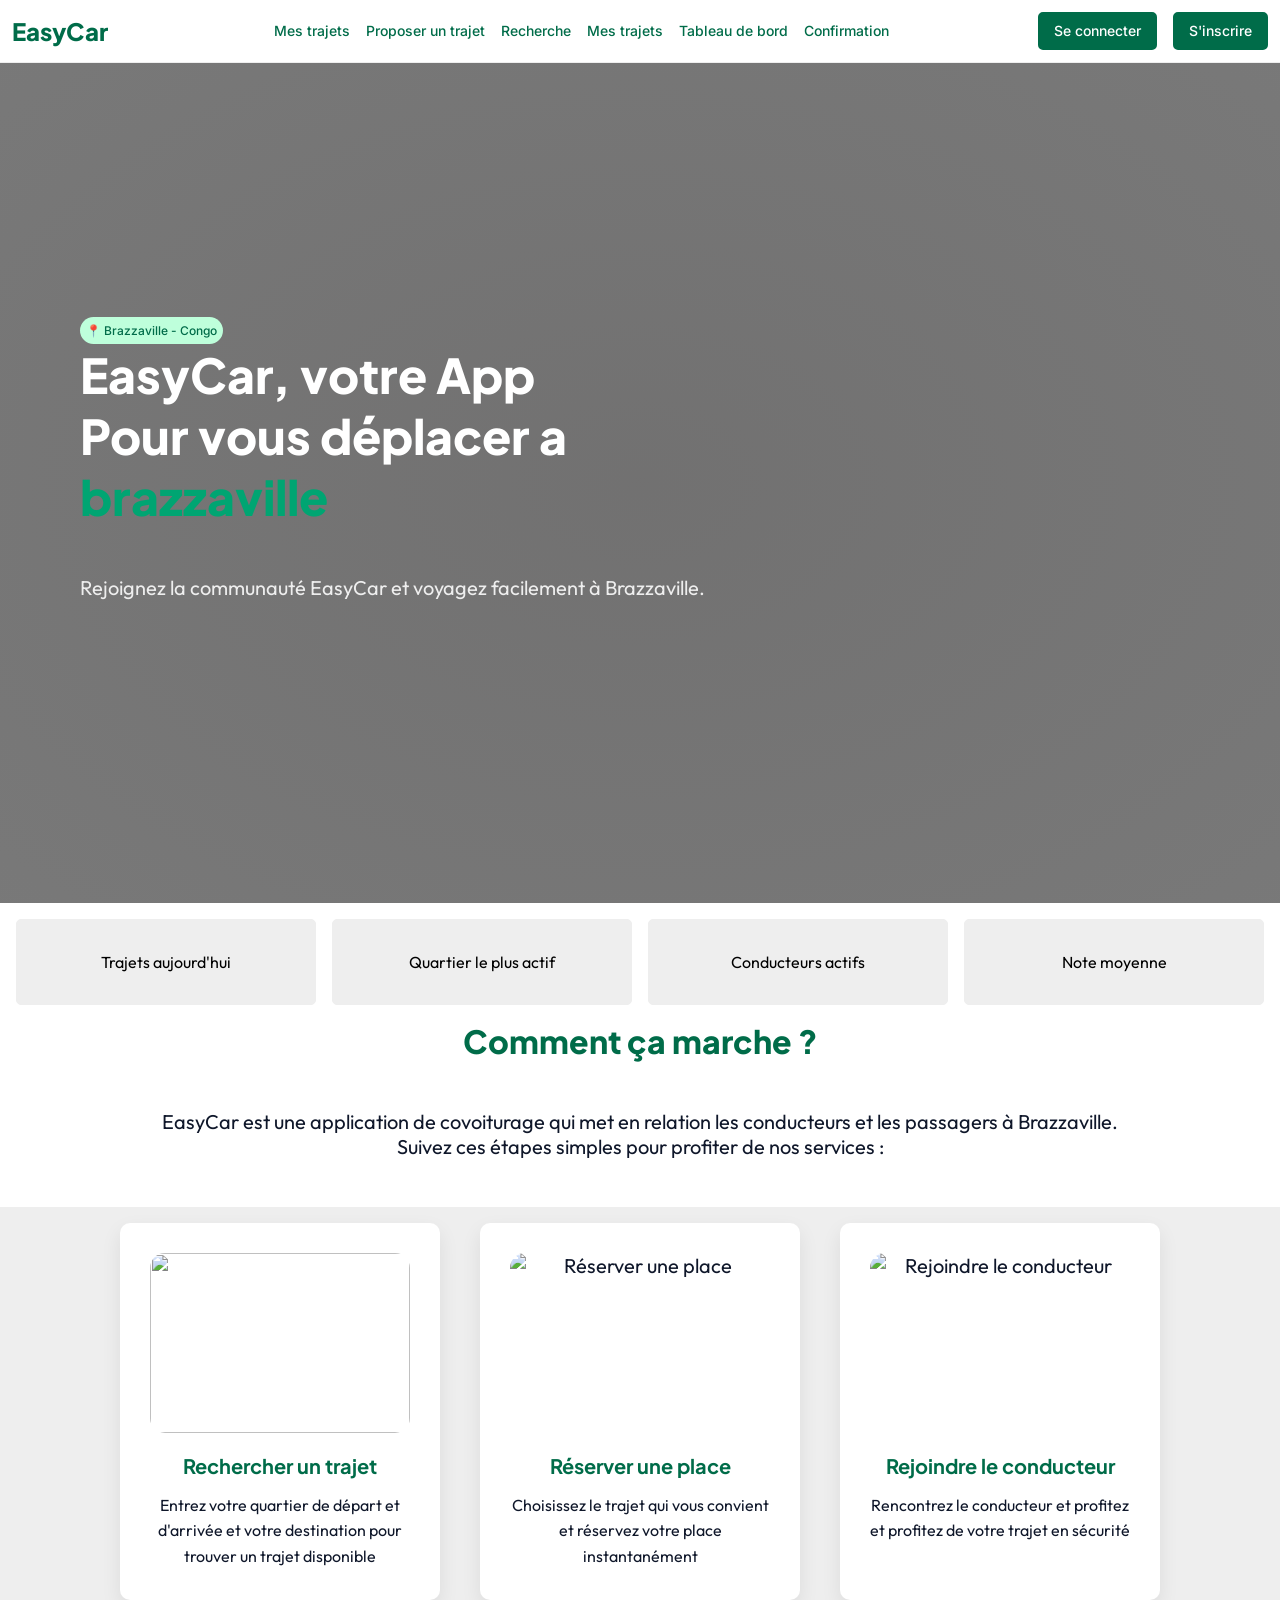
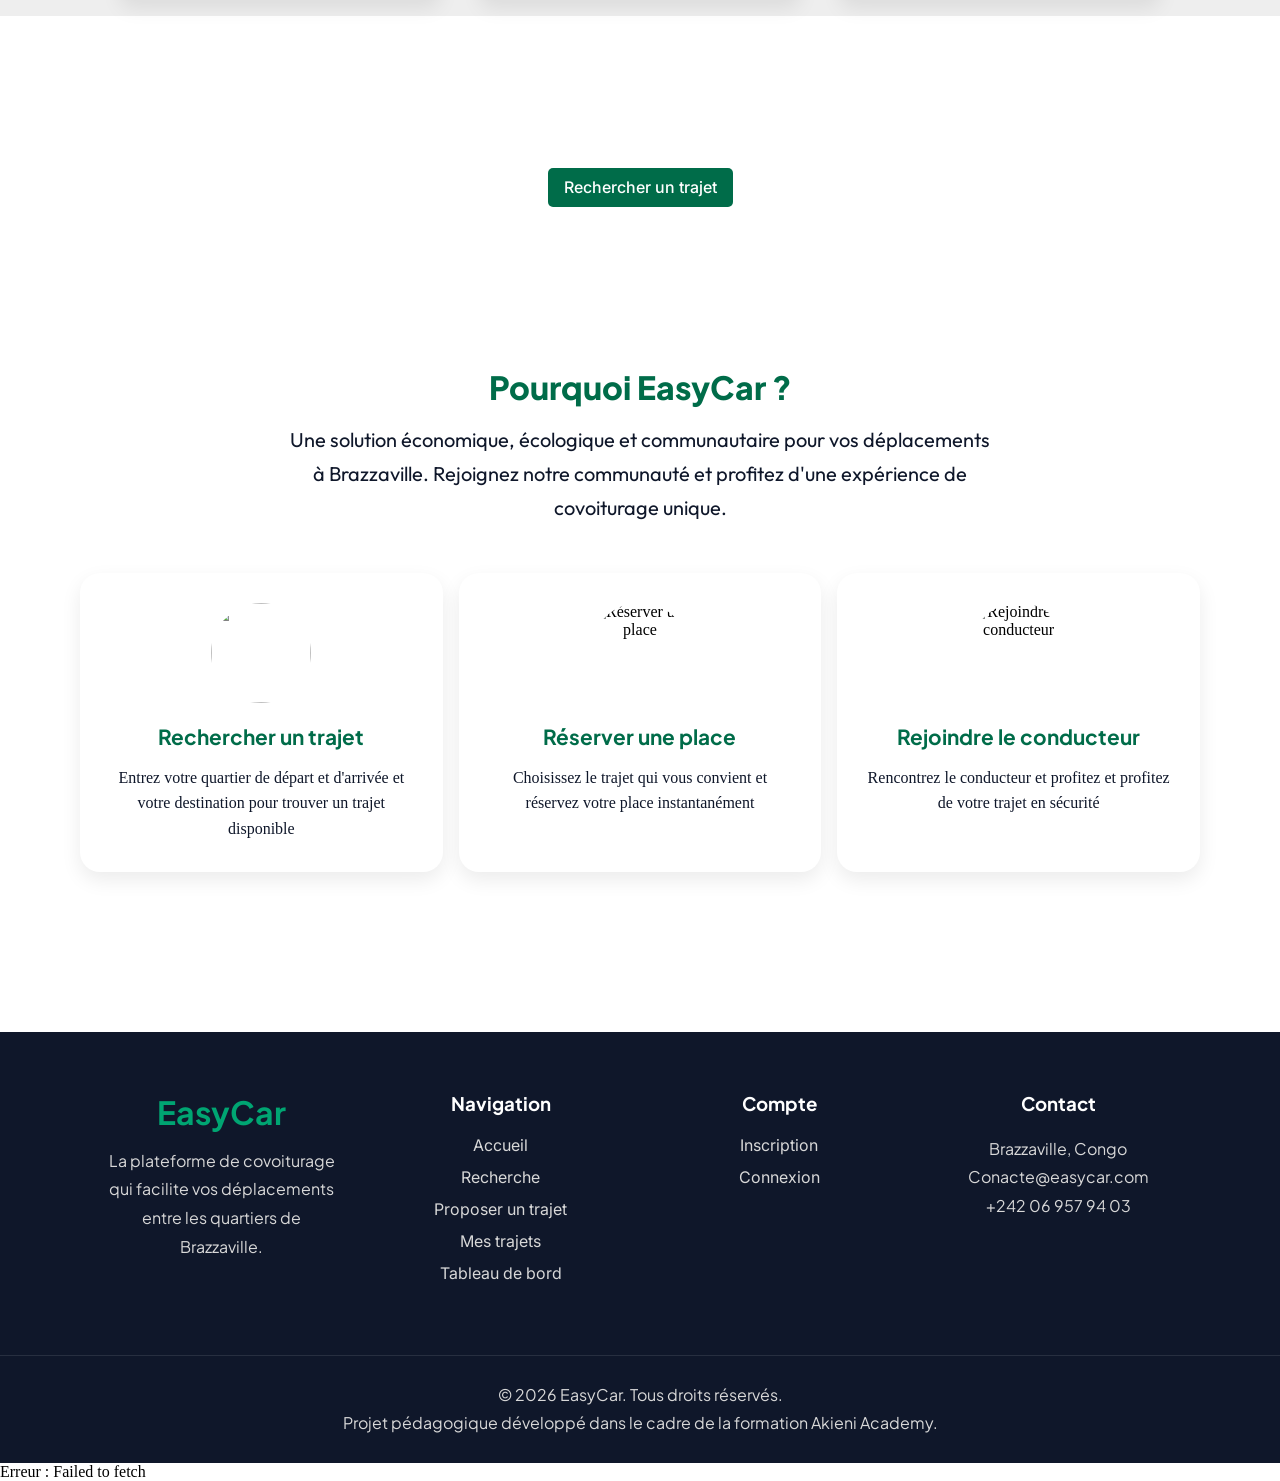
==== commit 027c6132: "Merge branch 'feature/dev-fs1' of https://github.com/aleck2209/s8-easycar into feature/dev-fs1" ====
--- a/frontend/accueil/index.html
+++ b/frontend/accueil/index.html
@@ -95,7 +95,7 @@
          ===================================================================== -->
 
     <section class="commentMarche">
-      <h2>Comment ça marche ?</h2>
+      <h2 class="h2">Comment ça marche ?</h2>
       <p id="description-comment-marche">EasyCar est une application de covoiturage qui met en relation les conducteurs et les passagers à Brazzaville. <br> Suivez ces étapes simples pour profiter de nos services :</p>
 
       <div class="flex-container">
@@ -122,7 +122,7 @@
          
       </div>
       <div class="pret">
-       <h2>Prêt à voyager avec EasyCar ?</h2>
+       <h2 class="h2">Prêt à voyager avec EasyCar ?</h2>
           <a href="../recherche/recherche.html" class="btn">Rechercher un trajet</a>
         </div>
     </section>
@@ -132,7 +132,7 @@
          exemple). Layout en grille de cartes.
          ===================================================================== -->
     <section class="grid-pourquoi">
-    <h2 >Pourquoi EasyCar ?</h2>
+    <h2 class="h2">Pourquoi EasyCar ?</h2>
       <p id="description-Pourquoi-EasyCar">
         Une solution économique, écologique et communautaire pour vos déplacements à Brazzaville.  Rejoignez notre communauté et profitez d'une expérience de covoiturage unique.
       </p>
@@ -166,7 +166,7 @@
     <div class="footer-container">
 
         <div class="footer-logo">
-            <h2>EasyCar</h2>
+            <h2 class="h2">EasyCar</h2>
             <p>
                 La plateforme de covoiturage qui facilite vos déplacements
                 entre les quartiers de Brazzaville.
--- a/frontend/accueil/accueil.css
+++ b/frontend/accueil/accueil.css
@@ -169,7 +169,110 @@
   background-color: var(--vert);
 }
 
-
+/* Tablette */
+@media only screen and (min-width: 768px) {
+  /* Titre */
+
+  .h1 {
+    font-size: var(--font-2xl);
+  }
+
+  .h2 {
+    font-size: var(--font-xl);
+  }
+
+  .h3 {
+    font-size: var(--font-lg);
+  }
+
+  /* Paragraphe: pour l'ensemble des textes hors titre, button et lien */
+  .text {
+    font-size: var(--font-base);
+  }
+  /* .navigation{
+    display:none;
+}
+
+#nav-session{
+    display:none;
+}
+
+.burger{
+    display:flex;
+    border:none;
+}
+
+.navigation{
+
+    display:none;
+
+}
+
+.navigation.active{
+  display:flex;
+    flex-direction:column;
+    position:absolute;
+    top:70px;
+    left:0;
+
+    width:100%;
+
+    background-color:var(--blanc);
+
+    padding:30px;
+
+    gap:25px;
+
+    box-shadow:0 5px 15px rgba(0,0,0,.1);
+
+    z-index:1000;
+}
+    */
+}
+
+/* Laptop */
+@media only screen and (min-width: 1024px) {
+  /* Titre */
+  .h1 {
+    font-size: var(--font-3xl);
+  }
+
+  .h2 {
+    font-size: var(--font-2xl);
+  }
+
+  /* Liens: style des liens de navigation */
+  .link {
+    font-size: var(--font-base);
+  }
+
+  .btn,
+  .btn-link {
+    font-size: var(--font-base);
+  }
+}
+
+/* Laptop-L ou Desktop */
+
+@media only screen and (min-width: 1024px) {
+  .cartes-indicateurs {
+    grid-template-columns: repeat(4, 1fr);
+  }
+
+  .hero {
+    padding: var(--spacing-5xl);
+  }
+
+  .navigation {
+    display: flex;
+  }
+
+  .burger {
+    display: none;
+  }
+}
+
+/* suite */
 header {
   display: flex;
   justify-content: space-between;
@@ -214,7 +317,7 @@
   font-size: var(--font-sm);
   font-weight: var(--font-medium);
   padding: var(--spacing-btn-lien);
- background-color: var(--vert-fonce);
+  background-color: var(--vert-fonce);
   color: var(--blanc);
   border: 2px solid var(--vert-fonce);
   border-radius: var(--radius-btn);
@@ -309,14 +412,11 @@
 
 
 .commentMarche h2 {
-  display: flex;
-  justify-content: center;
-  align-items: center;
-  font-family: var(--font-titre);
   font-size: var(--font-2xl);
   font-weight: var(--font-extra-bold);
   color: var(--vert-fonce);
   margin-bottom: var(--spacing-3xl);
+  text-align: center;
 }
 .commentMarche #description-comment-marche {
   font-family: var(--font-texte);
@@ -401,11 +501,11 @@
   background-size: cover;
 }
 .pret h2 {
-  font-family: var(--font-titre);
   font-size: var(--font-2xl);
   font-weight: var(--font-extra-bold);
   color: var(--blanc);
   margin-bottom: var(--spacing-md);
+  text-align: center;
 }
 
 
@@ -420,11 +520,11 @@
 }
 
 .grid-pourquoi h2 {
-  font-family: var(--font-titre);
   font-size: var(--font-2xl);
   font-weight: var(--font-extra-bold);
   color: var(--vert-fonce);
   margin-bottom: var(--spacing-md);
+  text-align: center;
 }
 
 .grid-pourquoi #description-Pourquoi-EasyCar {
@@ -746,55 +846,229 @@
 
 @media screen and (max-width: 768px) {
 }
-@media only screen and (max-width:990px) {
+@media only screen and (max-width: 990px) {
+  header {
+    padding: var(--spacing-sm);
+  }
+  header span {
+    font-size: var(--font-xl);
+  }
+
+  .navigation {
+    display: none;
+  }
+
+  #nav-session {
+    display: none;
+  }
+
+  .burger {
+    display: flex;
+    border: none;
+  }
+
+  .navigation {
+    display: none;
+  }
+
+  .navigation.active {
+    display: flex;
+    flex-direction: column;
+    position: absolute;
+    top: 70px;
+    left: 0;
+
+    width: 100%;
+
+    background-color: var(--blanc);
+
+    padding: 30px;
+
+    gap: 25px;
+
+    box-shadow: 0 5px 15px rgba(0, 0, 0, 0.1);
+
+    z-index: 1000;
+  }
+
+
+.barre-filtres{
+
+    flex-direction:column;
+
+    padding:20px;
+
+}
+
+#filtre-depart,
+#champ-recherche,
+#btn-rechercher{
+
+    width:100%;
+
+}
+
+#liste-trajets{
+
+    grid-template-columns:1fr;
+
+    padding:20px;
+
+}
+
+}
+
+
+
+/* Tablette */
+@media only screen and (min-width: 768px) {
+  /* Titre */
+  .h1 {
+    font-size: var(--font-2xl);
+  }
+
+  .h2 {
+    font-size: var(--font-xl);
+  }
+
+  .h3 {
+    font-size: var(--font-lg);
+  }
+  /* Paragraphe: pour l'ensemble des textes hors titre, button et lien */
+  .text {
+    font-size: var(--font-base);
+  }
+  header{
+    padding:var(--spacing-sm);
+}
+header span{
+    font-size:var(--font-xl);
+}
+
+#liste-trajets{
+grid-template-columns:repeat(2,1fr);
+}
+.footer-container{
+
+    text-align:center;
+
+}
+
+.footer a{
+
+    padding-left:0;
+
+}
+
+}
+
+/* Laptop */
+@media only screen and (min-width: 1024px) {
+  /* Titre */
+  .h1 {
+    font-size: var(--font-3xl);
+  }
+
+  .h2 {
+    font-size: var(--font-2xl);
+  }
+
+  /* Liens: style des liens de navigation */
+  .link {
+    font-size: var(--font-base);
+  }
+
+.btn,
+  .btn-link {
+    font-size: var(--font-base);
+  }
   
-header{
-    padding:var(--spacing-sm);
-}
-header span{
-
-    font-size:var(--font-xl);
-
-}
-
-.navigation{
-    display:none;
-}
-
-#nav-session{
-    display:none;
-}
-
-.burger{
-    display:flex;
-    border:none;
-
-}
-
-.navigation{
-
-    display:none;
-
-}
-
-.navigation.active{
-  display:flex;
-    flex-direction:column;
-    position:absolute;
-    top:70px;
-    left:0;
-
-    width:100%;
-
-    background-color:var(--blanc);
-
-    padding:30px;
-
-    gap:25px;
-
-    box-shadow:0 5px 15px rgba(0,0,0,.1);
-
-    z-index:1000;
-}
-
-}
+#liste-trajets{
+grid-template-columns:repeat(3,1fr);
+}
+}
+
+.footer{
+
+    background:var(--black);
+
+    color:var(--blanc);
+
+    margin-top:80px;
+
+}
+
+.footer-container{
+
+    display:grid;
+
+    grid-template-columns:repeat(auto-fit,minmax(220px,1fr));
+
+    gap:40px;
+
+    padding:60px 8%;
+
+}
+
+.footer h2{
+
+    color:var(--vert);
+
+    margin-bottom:15px;
+
+    font-family:var(--font-titre);
+
+}
+
+.footer h3{
+
+    margin-bottom:20px;
+
+    color:var(--blanc);
+
+    font-family:var(--font-titre);
+
+}
+
+.footer p{
+
+    line-height:1.8;
+
+    color:#d8d8d8;
+
+}
+
+.footer a{
+
+    display:block;
+
+    margin-bottom:12px;
+
+    color:#d8d8d8;
+
+    text-decoration:none;
+
+    transition:.3s;
+
+}
+
+.footer a:hover{
+
+    color:var(--vert);
+
+    padding-left:5px;
+
+}
+
+.footer-bottom{
+
+    border-top:1px solid rgba(255,255,255,.1);
+
+    text-align:center;
+
+    padding:25px;
+
+    color:#bbb;
+
+}
+/* il reste une div  a la dernière section que je dois faire  */
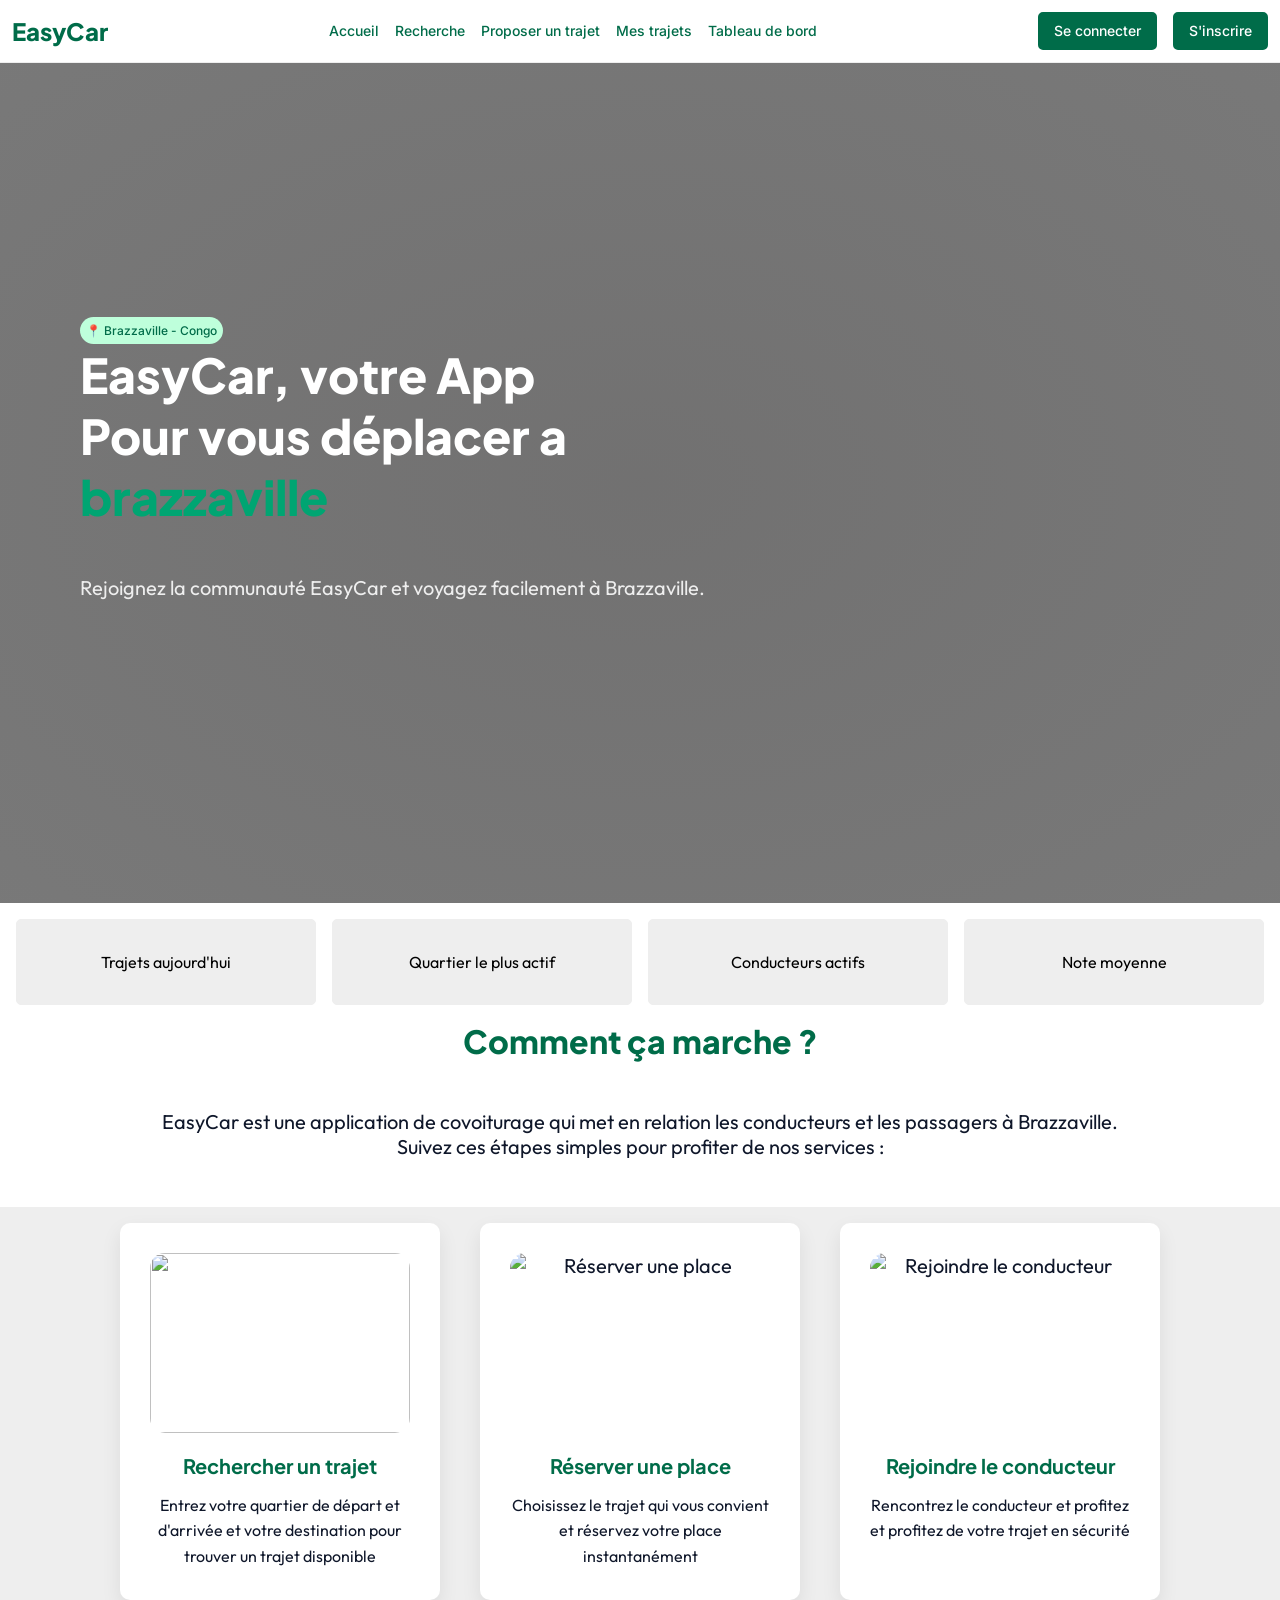
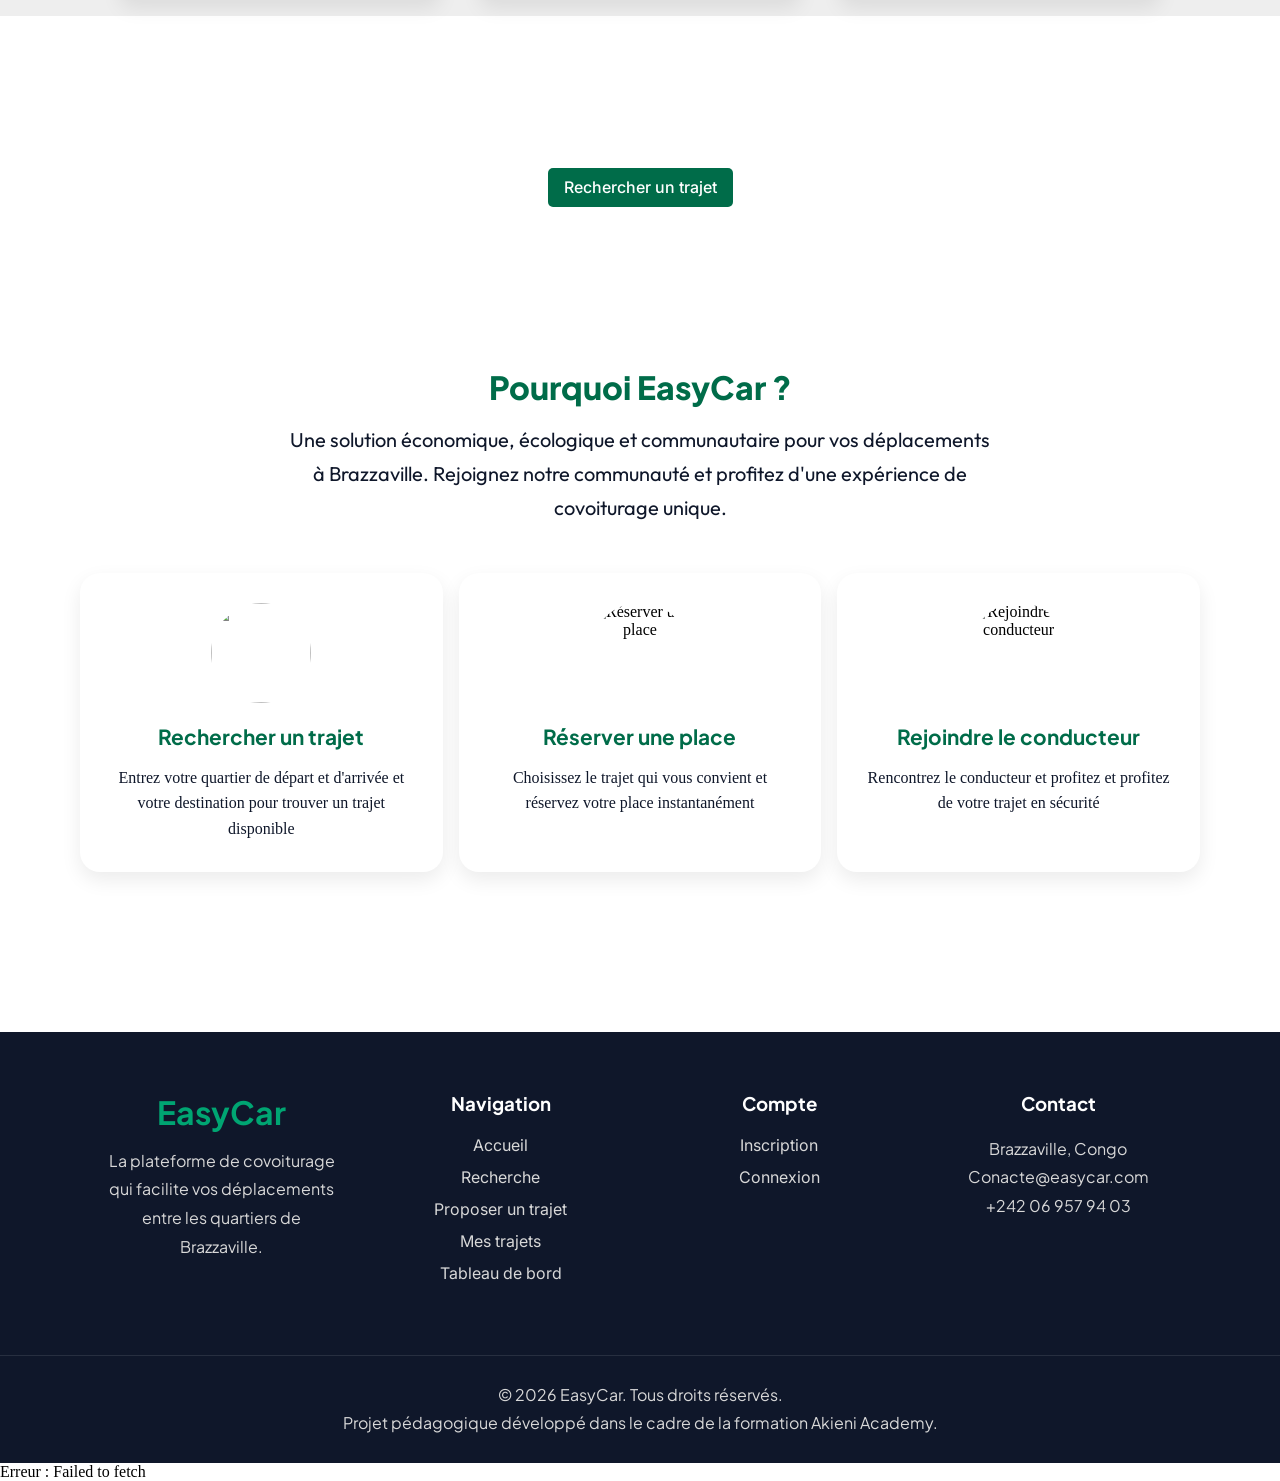
==== commit 14139db6: "fix: Ajuster les lien sur la nav-bar" ====
--- a/frontend/accueil/index.html
+++ b/frontend/accueil/index.html
@@ -23,13 +23,11 @@
     
     <!-- <div class="nav-wrapper"> -->
       <nav class="navigation">
-      <a href="../accueil/index.html"></a>
+      <a href="../accueil/index.html">Accueil</a>
+      <a href="../recherche/recherche.html">Recherche</a>
+      <a href="../proposer/proposer.html">Proposer un trajet</a>
       <a href="../mes-trajets/mes-trajets.html">Mes trajets</a>
-      <a href="../proposer/proposer.html">Proposer un trajet</a>
-      <a href="../recherche/recherche.html">Recherche</a>
-      <a href="../trajet/trajet.html">Mes trajets</a>
       <a href="../dashboard/dashboard.html">Tableau de bord</a>
-      <a href="../confirmation/confirmation.html">Confirmation</a>
     </nav>
   
     <div id="nav-session" > </div>
--- a/frontend/accueil/accueil.css
+++ b/frontend/accueil/accueil.css
@@ -1,5 +1,3 @@
-
-
 @import url("https://fonts.googleapis.com/css2?family=Inter:ital,opsz,wght@0,14..32,100..900;1,14..32,100..900&family=Outfit:wght@100..900&family=Plus+Jakarta+Sans:ital,wght@0,200..800;1,200..800&display=swap");
 
 /* Initialisation */
@@ -75,7 +73,6 @@
   --border-card: 1px solid var(--gris);
 }
 
-
 .h1 {
   font-family: var(--font-titre);
   font-size: var(--font-xl);
@@ -300,7 +297,9 @@
   font-weight: var(--font-medium);
   color: var(--vert-fonce);
   text-decoration: none;
-  transition:color 0.4s, transform 0.4s;
+  transition:
+    color 0.4s,
+    transform 0.4s;
 }
 
 .navigation a:hover {
@@ -308,10 +307,30 @@
   transform: translateY(-2px);
   text-decoration: underline;
 }
+
 #nav-session {
   display: flex;
   gap: var(--spacing-md);
-}
+  align-items: center;
+  font-family: var(--font-texte);
+  font-size: var(--font-sm);
+  font-weight: var(--font-regular);
+  color: var(--black);
+}
+#nav-session button {
+  font-family: var(--font-btn-lien);
+  font-size: var(--font-sm);
+  font-weight: var(--font-medium);
+  padding: var(--spacing-btn-lien);
+  background-color: var(--vert-fonce);
+  color: var(--blanc);
+  border: none;
+  border-radius: var(--radius-btn);
+  cursor: pointer;
+  text-decoration: none;
+  transition: background-color 0.4s;
+}
+
 #nav-session a {
   font-family: var(--font-btn-lien);
   font-size: var(--font-sm);
@@ -339,6 +358,7 @@
   height: 24px;
   flex-direction: column;
   justify-content: space-between;
+  margin-bottom: 30px;
 }
 .burger span {
   display: block;
@@ -354,7 +374,6 @@
   margin-top: var(--spacing-md);
   border-radius: 20px;
 }
-
 
 .hero {
   height: calc(100vh - 60px);
@@ -389,7 +408,6 @@
   margin-bottom: var(--spacing-3xl);
 }
 
-
 .cartes-indicateurs {
   display: flex;
   justify-content: center;
@@ -409,7 +427,6 @@
   text-align: center;
   padding: var(--spacing-xl);
 }
-
 
 .commentMarche h2 {
   font-size: var(--font-2xl);
@@ -485,7 +502,6 @@
   color: var(--black);
 }
 
-
 .pret {
   display: flex;
   flex-direction: column;
@@ -507,7 +523,6 @@
   margin-bottom: var(--spacing-md);
   text-align: center;
 }
-
 
 .grid-pourquoi {
   display: flex;
@@ -585,163 +600,92 @@
   color: var(--black);
 }
 
-.footer{
-
-    background:var(--black);
-
-    color:var(--blanc);
-
-    margin-top:80px;
-    font-family: var(--font-titre);
-
-}
-
-.footer-container{
-
-    display:grid;
-
-    grid-template-columns:repeat(auto-fit,minmax(220px,1fr));
-
-    gap:40px;
-
-    padding:60px 8%;
-
-}
-
-.footer h2{
-
-    color:var(--vert);
-
-    margin-bottom:15px;
-
-    font-family:var(--font-titre);
-
-}
-
-.footer h3{
-
-    margin-bottom:20px;
-
-    color:var(--blanc);
-
-    font-family:var(--font-titre);
-
-}
-
-.footer p{
-    line-height:1.8;
-    color:#d8d8d8;
-}
-
-.footer a{
-
-    display:block;
-
-    margin-bottom:12px;
-
-    color:#d8d8d8;
-
-    text-decoration:none;
-
-    transition:.3s;
-    font-family: var(--font-btn-lien);
-
-}
-
-.footer a:hover{
-
-    color:var(--vert);
-
-    padding-left:5px;
-
-}
-
-.footer-bottom{
-
-    border-top:1px solid rgba(255,255,255,.1);
-
-    text-align:center;
-
-    padding:25px;
-
-    color:#bbb;
-
+.footer {
+  background: var(--black);
+
+  color: var(--blanc);
+
+  margin-top: 80px;
+  font-family: var(--font-titre);
+}
+
+.footer-container {
+  display: grid;
+
+  grid-template-columns: repeat(auto-fit, minmax(220px, 1fr));
+
+  gap: 40px;
+
+  padding: 60px 8%;
+}
+
+.footer h2 {
+  color: var(--vert);
+
+  margin-bottom: 15px;
+
+  font-family: var(--font-titre);
+}
+
+.footer h3 {
+  margin-bottom: 20px;
+
+  color: var(--blanc);
+
+  font-family: var(--font-titre);
+}
+
+.footer p {
+  line-height: 1.8;
+  color: #d8d8d8;
+}
+
+.footer a {
+  display: block;
+
+  margin-bottom: 12px;
+
+  color: #d8d8d8;
+
+  text-decoration: none;
+
+  transition: 0.3s;
+  font-family: var(--font-btn-lien);
+}
+
+.footer a:hover {
+  color: var(--vert);
+
+  padding-left: 5px;
+}
+
+.footer-bottom {
+  border-top: 1px solid rgba(255, 255, 255, 0.1);
+
+  text-align: center;
+
+  padding: 25px;
+
+  color: #bbb;
+}
+@media (max-width: 580px) {
+  .h1 {
+    text-align: center;
+  }
+  .badge-vert {
+    display: none;
+  }
 }
 /* il reste une div  a la dernière section que je dois faire  */
-
-/* ==========================================================================
-   RESPONSIVE — TABLETTE (min-width: 768px)
-   ========================================================================== */
-@media only screen and (min-width: 768px) {
-  /* Titre */
-
-  .h1 {
-    font-size: var(--font-2xl);
-  }
-
-  .h2 {
-    font-size: var(--font-xl);
-  }
-
-  .h3 {
-    font-size: var(--font-lg);
-  }
-
-  /* Paragraphe: pour l'ensemble des textes hors titre, button et lien */
-  .text {
-    font-size: var(--font-base);
-  }
-/* .navigation{
-    display:none;
-}
-
-#nav-session{
-    display:none;
-}
-
-.burger{
-    display:flex;
-    border:none;
-}
-
-.navigation{
-
-    display:none;
-
-}
-
-.navigation.active{
-  display:flex;
-    flex-direction:column;
-    position:absolute;
-    top:70px;
-    left:0;
-
-    width:100%;
-
-    background-color:var(--blanc);
-
-    padding:30px;
-
-    gap:25px;
-
-    box-shadow:0 5px 15px rgba(0,0,0,.1);
-
-    z-index:1000;
-}
-    */
-}
 
 @media only screen and (min-width: 768px) {
   /* Titre */
   .h1 {
     font-size: var(--font-2xl);
-    
   }
 
   .h2 {
     font-size: var(--font-xl);
-    
   }
 
   .h3 {
@@ -751,32 +695,25 @@
   .text {
     font-size: var(--font-base);
   }
-  header{
-    padding:var(--spacing-sm);
-}
-header span{
-    font-size:var(--font-xl);
-}
-
-#liste-trajets{
-grid-template-columns:repeat(2,1fr);
-}
-
-
-.footer-container{
-
-    text-align:center;
-
-}
-
-.footer a{
-
-    padding-left:0;
-
-}
-
-}
-
+  header {
+    padding: var(--spacing-sm);
+  }
+  header span {
+    font-size: var(--font-xl);
+  }
+
+  #liste-trajets {
+    grid-template-columns: repeat(2, 1fr);
+  }
+
+  .footer-container {
+    text-align: center;
+  }
+
+  .footer a {
+    padding-left: 0;
+  }
+}
 
 @media only screen and (min-width: 1024px) {
   /* Titre */
@@ -833,19 +770,16 @@
     font-size: var(--font-base);
   }
 
-.btn,
+  .btn,
   .btn-link {
     font-size: var(--font-base);
   }
-  
-#liste-trajets{
-grid-template-columns:repeat(3,1fr);
-}
-}
-
-
-@media screen and (max-width: 768px) {
-}
+
+  #liste-trajets {
+    grid-template-columns: repeat(3, 1fr);
+  }
+}
+
 @media only screen and (max-width: 990px) {
   header {
     padding: var(--spacing-sm);
@@ -891,34 +825,24 @@
     z-index: 1000;
   }
 
-
-.barre-filtres{
-
-    flex-direction:column;
-
-    padding:20px;
-
-}
-
-#filtre-depart,
-#champ-recherche,
-#btn-rechercher{
-
-    width:100%;
-
-}
-
-#liste-trajets{
-
-    grid-template-columns:1fr;
-
-    padding:20px;
-
-}
-
-}
-
-
+  .barre-filtres {
+    flex-direction: column;
+
+    padding: 20px;
+  }
+
+  #filtre-depart,
+  #champ-recherche,
+  #btn-rechercher {
+    width: 100%;
+  }
+
+  #liste-trajets {
+    grid-template-columns: 1fr;
+
+    padding: 20px;
+  }
+}
 
 /* Tablette */
 @media only screen and (min-width: 768px) {
@@ -938,28 +862,23 @@
   .text {
     font-size: var(--font-base);
   }
-  header{
-    padding:var(--spacing-sm);
-}
-header span{
-    font-size:var(--font-xl);
-}
-
-#liste-trajets{
-grid-template-columns:repeat(2,1fr);
-}
-.footer-container{
-
-    text-align:center;
-
-}
-
-.footer a{
-
-    padding-left:0;
-
-}
-
+  header {
+    padding: var(--spacing-sm);
+  }
+  header span {
+    font-size: var(--font-xl);
+  }
+
+  #liste-trajets {
+    grid-template-columns: repeat(2, 1fr);
+  }
+  .footer-container {
+    text-align: center;
+  }
+
+  .footer a {
+    padding-left: 0;
+  }
 }
 
 /* Laptop */
@@ -978,97 +897,81 @@
     font-size: var(--font-base);
   }
 
-.btn,
+  .btn,
   .btn-link {
     font-size: var(--font-base);
   }
-  
-#liste-trajets{
-grid-template-columns:repeat(3,1fr);
-}
-}
-
-.footer{
-
-    background:var(--black);
-
-    color:var(--blanc);
-
-    margin-top:80px;
-
-}
-
-.footer-container{
-
-    display:grid;
-
-    grid-template-columns:repeat(auto-fit,minmax(220px,1fr));
-
-    gap:40px;
-
-    padding:60px 8%;
-
-}
-
-.footer h2{
-
-    color:var(--vert);
-
-    margin-bottom:15px;
-
-    font-family:var(--font-titre);
-
-}
-
-.footer h3{
-
-    margin-bottom:20px;
-
-    color:var(--blanc);
-
-    font-family:var(--font-titre);
-
-}
-
-.footer p{
-
-    line-height:1.8;
-
-    color:#d8d8d8;
-
-}
-
-.footer a{
-
-    display:block;
-
-    margin-bottom:12px;
-
-    color:#d8d8d8;
-
-    text-decoration:none;
-
-    transition:.3s;
-
-}
-
-.footer a:hover{
-
-    color:var(--vert);
-
-    padding-left:5px;
-
-}
-
-.footer-bottom{
-
-    border-top:1px solid rgba(255,255,255,.1);
-
-    text-align:center;
-
-    padding:25px;
-
-    color:#bbb;
-
+
+  #liste-trajets {
+    grid-template-columns: repeat(3, 1fr);
+  }
+}
+
+.footer {
+  background: var(--black);
+
+  color: var(--blanc);
+
+  margin-top: 80px;
+}
+
+.footer-container {
+  display: grid;
+
+  grid-template-columns: repeat(auto-fit, minmax(220px, 1fr));
+
+  gap: 40px;
+
+  padding: 60px 8%;
+}
+
+.footer h2 {
+  color: var(--vert);
+
+  margin-bottom: 15px;
+
+  font-family: var(--font-titre);
+}
+
+.footer h3 {
+  margin-bottom: 20px;
+
+  color: var(--blanc);
+
+  font-family: var(--font-titre);
+}
+
+.footer p {
+  line-height: 1.8;
+
+  color: #d8d8d8;
+}
+
+.footer a {
+  display: block;
+
+  margin-bottom: 12px;
+
+  color: #d8d8d8;
+
+  text-decoration: none;
+
+  transition: 0.3s;
+}
+
+.footer a:hover {
+  color: var(--vert);
+
+  padding-left: 5px;
+}
+
+.footer-bottom {
+  border-top: 1px solid rgba(255, 255, 255, 0.1);
+
+  text-align: center;
+
+  padding: 25px;
+
+  color: #bbb;
 }
 /* il reste une div  a la dernière section que je dois faire  */
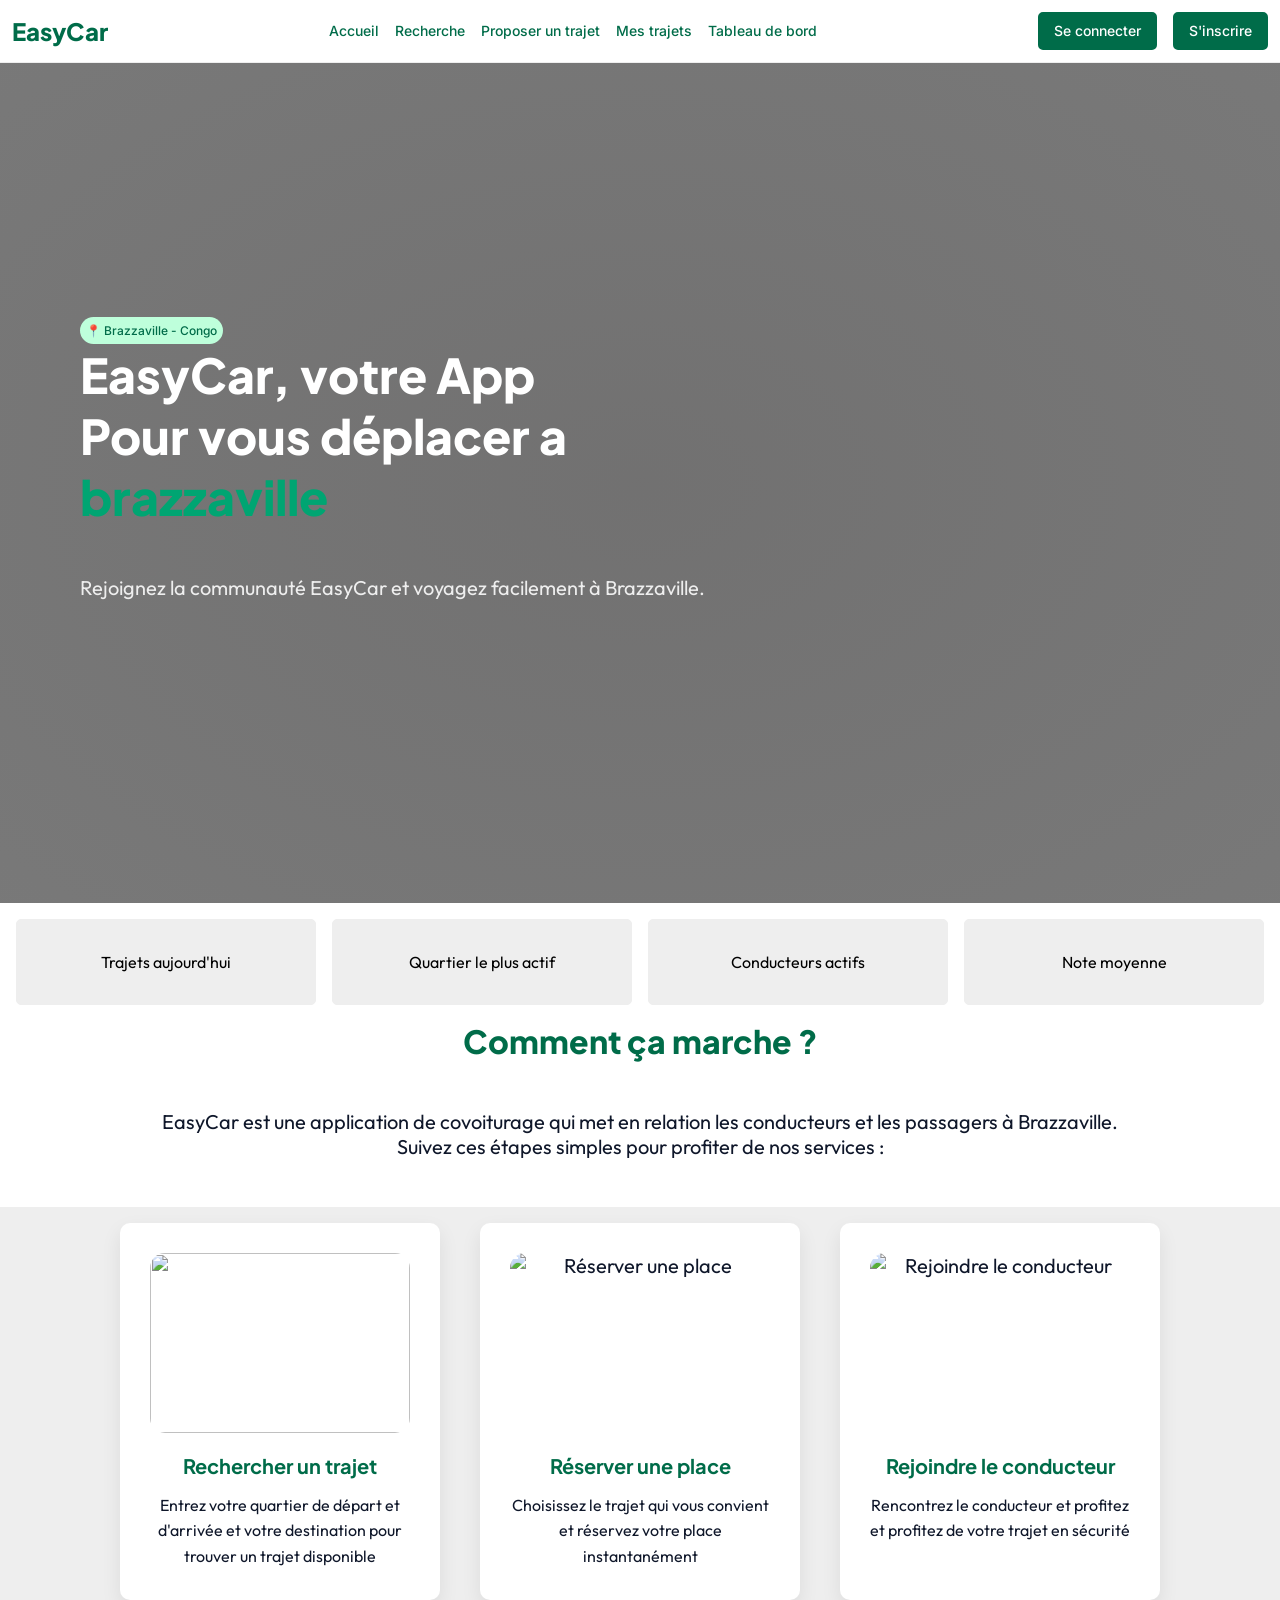
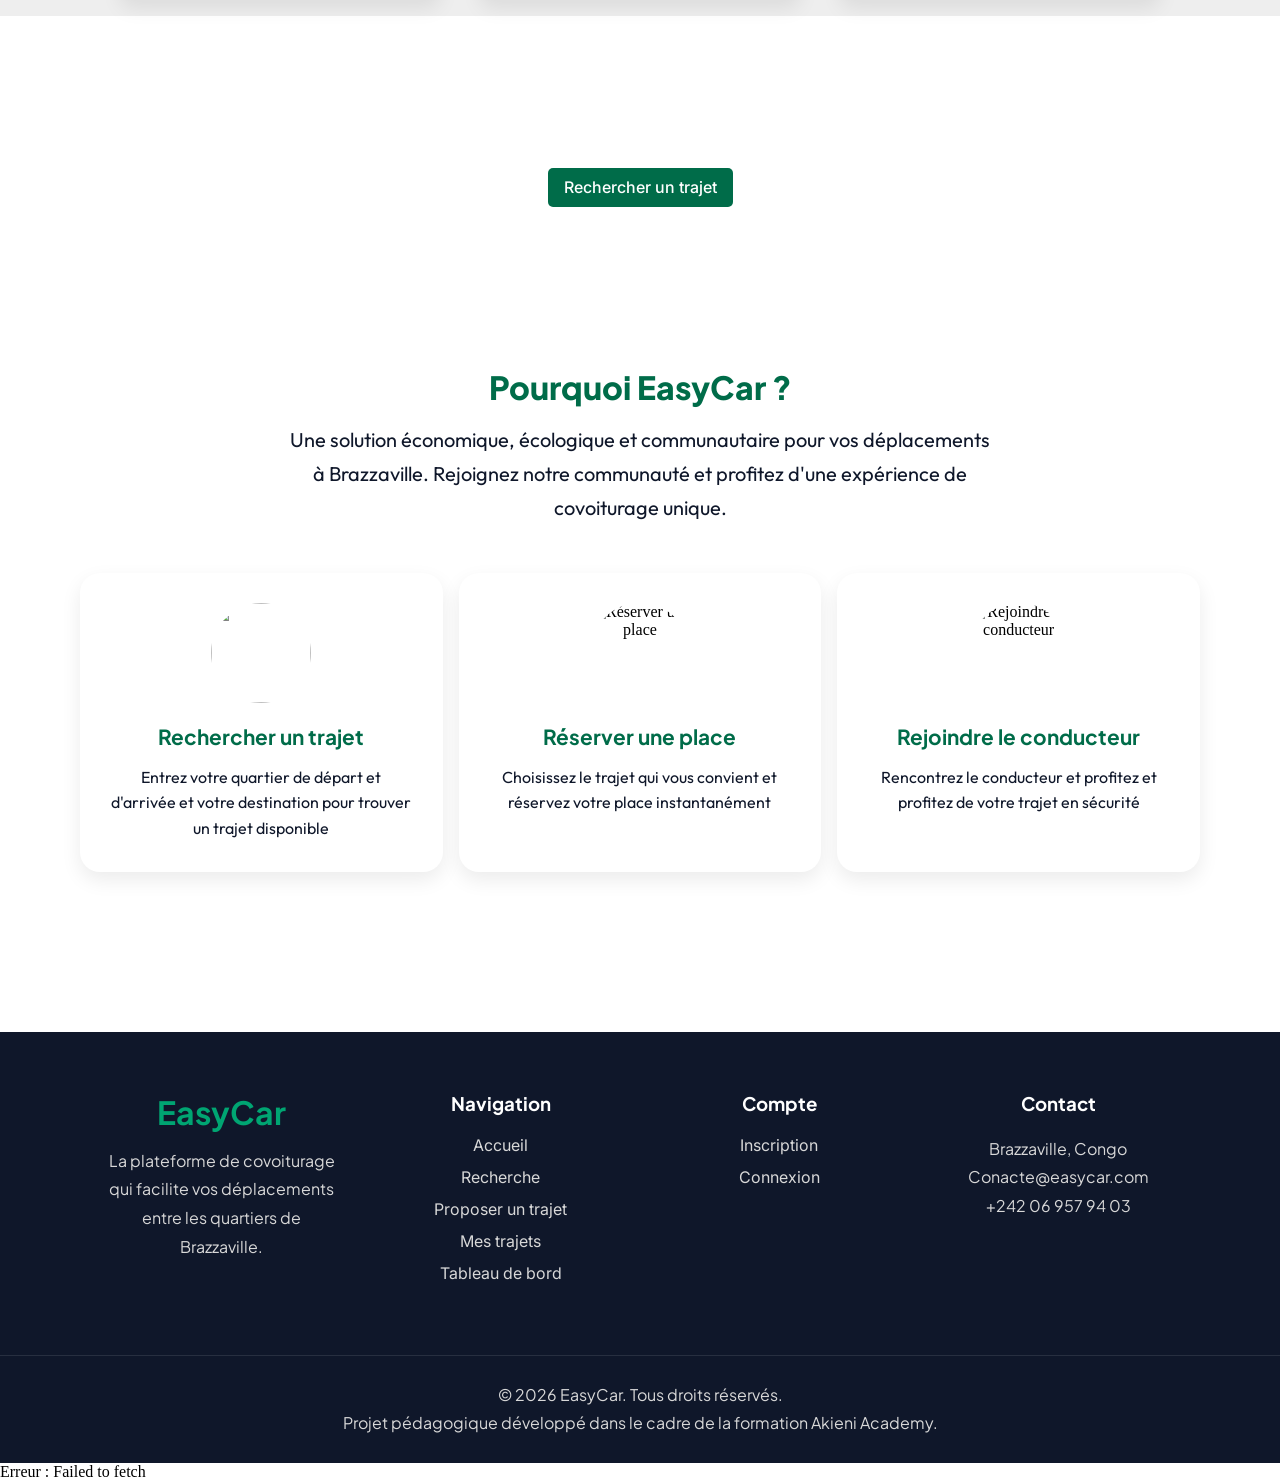
==== commit 6d5260fc: "feat: réalisation de la page proposer trajet" ====
--- a/frontend/accueil/index.html
+++ b/frontend/accueil/index.html
@@ -139,19 +139,19 @@
           <div class="grid-item1">
             <img src="https://res.cloudinary.com/wciaqqgg/image/upload/f_auto,q_auto/screen_opjir8">
             <span> Rechercher un trajet</span>
-            <p>Entrez votre quartier de départ et d'arrivée
+            <p class="text">Entrez votre quartier de départ et d'arrivée
               et votre destination pour trouver un trajet disponible
             </p>
           </div>
           <div class="grid-item2">
             <img src="https://res.cloudinary.com/wciaqqgg/image/upload/f_auto,q_auto/screen_opjir8" alt="Réserver une place">
             <span> Réserver une place</span>
-            <p>Choisissez le trajet qui vous convient et réservez votre place instantanément</p>
+            <p class="text">Choisissez le trajet qui vous convient et réservez votre place instantanément</p>
           </div>
           <div class="grid-item3">
             <img src="https://res.cloudinary.com/wciaqqgg/image/upload/f_auto,q_auto/screen_opjir8" alt="Rejoindre le conducteur">
            <span> Rejoindre le conducteur</span>
-            <p>Rencontrez le conducteur et profitez et profitez de votre trajet en sécurité</p>
+            <p class="text">Rencontrez le conducteur et profitez et profitez de votre trajet en sécurité</p>
             
         
         </div> 
--- a/frontend/accueil/accueil.css
+++ b/frontend/accueil/accueil.css
@@ -166,108 +166,9 @@
   background-color: var(--vert);
 }
 
-/* Tablette */
-@media only screen and (min-width: 768px) {
-  /* Titre */
-
-  .h1 {
-    font-size: var(--font-2xl);
-  }
-
-  .h2 {
-    font-size: var(--font-xl);
-  }
-
-  .h3 {
-    font-size: var(--font-lg);
-  }
-
-  /* Paragraphe: pour l'ensemble des textes hors titre, button et lien */
-  .text {
-    font-size: var(--font-base);
-  }
-  /* .navigation{
-    display:none;
-}
-
-#nav-session{
-    display:none;
-}
-
-.burger{
-    display:flex;
-    border:none;
-}
-
-.navigation{
-
-    display:none;
-
-}
-
-.navigation.active{
-  display:flex;
-    flex-direction:column;
-    position:absolute;
-    top:70px;
-    left:0;
-
-    width:100%;
-
-    background-color:var(--blanc);
-
-    padding:30px;
-
-    gap:25px;
-
-    box-shadow:0 5px 15px rgba(0,0,0,.1);
-
-    z-index:1000;
-}
-    */
-}
-
 /* Laptop */
-@media only screen and (min-width: 1024px) {
-  /* Titre */
-  .h1 {
-    font-size: var(--font-3xl);
-  }
-
-  .h2 {
-    font-size: var(--font-2xl);
-  }
-
-  /* Liens: style des liens de navigation */
-  .link {
-    font-size: var(--font-base);
-  }
-
-  .btn,
-  .btn-link {
-    font-size: var(--font-base);
-  }
-}
-
-/* Laptop-L ou Desktop */
-
-@media only screen and (min-width: 1024px) {
-  .cartes-indicateurs {
-    grid-template-columns: repeat(4, 1fr);
-  }
-
-  .hero {
-    padding: var(--spacing-5xl);
-  }
-
-  .navigation {
-    display: flex;
-  }
-
-  .burger {
-    display: none;
-  }
-}
+
+
 
 /* suite */
 header {
@@ -715,71 +616,6 @@
   }
 }
 
-@media only screen and (min-width: 1024px) {
-  /* Titre */
-  .h1 {
-    font-size: var(--font-3xl);
-  }
-
-  .h2 {
-    font-size: var(--font-2xl);
-  }
-
-  /* Liens: style des liens de navigation */
-  .link {
-    font-size: var(--font-base);
-  }
-
-  .btn,
-  .btn-link {
-    font-size: var(--font-base);
-  }
-}
-
-/* Laptop-L ou Desktop */
-@media only screen and (min-width: 1024px) {
-  .cartes-indicateurs {
-    grid-template-columns: repeat(4, 1fr);
-  }
-
-  .hero {
-    padding: var(--spacing-5xl);
-  }
-
-  .navigation {
-    display: flex;
-  }
-
-  .burger {
-    display: none;
-  }
-}
-
-@media only screen and (min-width: 1024px) {
-  /* Titre */
-  .h1 {
-    font-size: var(--font-3xl);
-  }
-
-  .h2 {
-    font-size: var(--font-2xl);
-  }
-
-  /* Liens: style des liens de navigation */
-  .link {
-    font-size: var(--font-base);
-  }
-
-  .btn,
-  .btn-link {
-    font-size: var(--font-base);
-  }
-
-  #liste-trajets {
-    grid-template-columns: repeat(3, 1fr);
-  }
-}
-
 @media only screen and (max-width: 990px) {
   header {
     padding: var(--spacing-sm);
@@ -881,7 +717,7 @@
   }
 }
 
-/* Laptop */
+/* seule media de 1024px gardé */
 @media only screen and (min-width: 1024px) {
   /* Titre */
   .h1 {
@@ -901,77 +737,25 @@
   .btn-link {
     font-size: var(--font-base);
   }
-
+  /* ajout des cartes indicateur */
+  .cartes-indicateurs {
+    grid-template-columns: repeat(4, 1fr);
+  }
+
+  .hero {
+    padding: var(--spacing-5xl);
+  }
+
+  .navigation {
+    display: flex;
+  }
+
+  .burger {
+    display: none;
+  }
   #liste-trajets {
     grid-template-columns: repeat(3, 1fr);
   }
 }
 
-.footer {
-  background: var(--black);
-
-  color: var(--blanc);
-
-  margin-top: 80px;
-}
-
-.footer-container {
-  display: grid;
-
-  grid-template-columns: repeat(auto-fit, minmax(220px, 1fr));
-
-  gap: 40px;
-
-  padding: 60px 8%;
-}
-
-.footer h2 {
-  color: var(--vert);
-
-  margin-bottom: 15px;
-
-  font-family: var(--font-titre);
-}
-
-.footer h3 {
-  margin-bottom: 20px;
-
-  color: var(--blanc);
-
-  font-family: var(--font-titre);
-}
-
-.footer p {
-  line-height: 1.8;
-
-  color: #d8d8d8;
-}
-
-.footer a {
-  display: block;
-
-  margin-bottom: 12px;
-
-  color: #d8d8d8;
-
-  text-decoration: none;
-
-  transition: 0.3s;
-}
-
-.footer a:hover {
-  color: var(--vert);
-
-  padding-left: 5px;
-}
-
-.footer-bottom {
-  border-top: 1px solid rgba(255, 255, 255, 0.1);
-
-  text-align: center;
-
-  padding: 25px;
-
-  color: #bbb;
-}
 /* il reste une div  a la dernière section que je dois faire  */
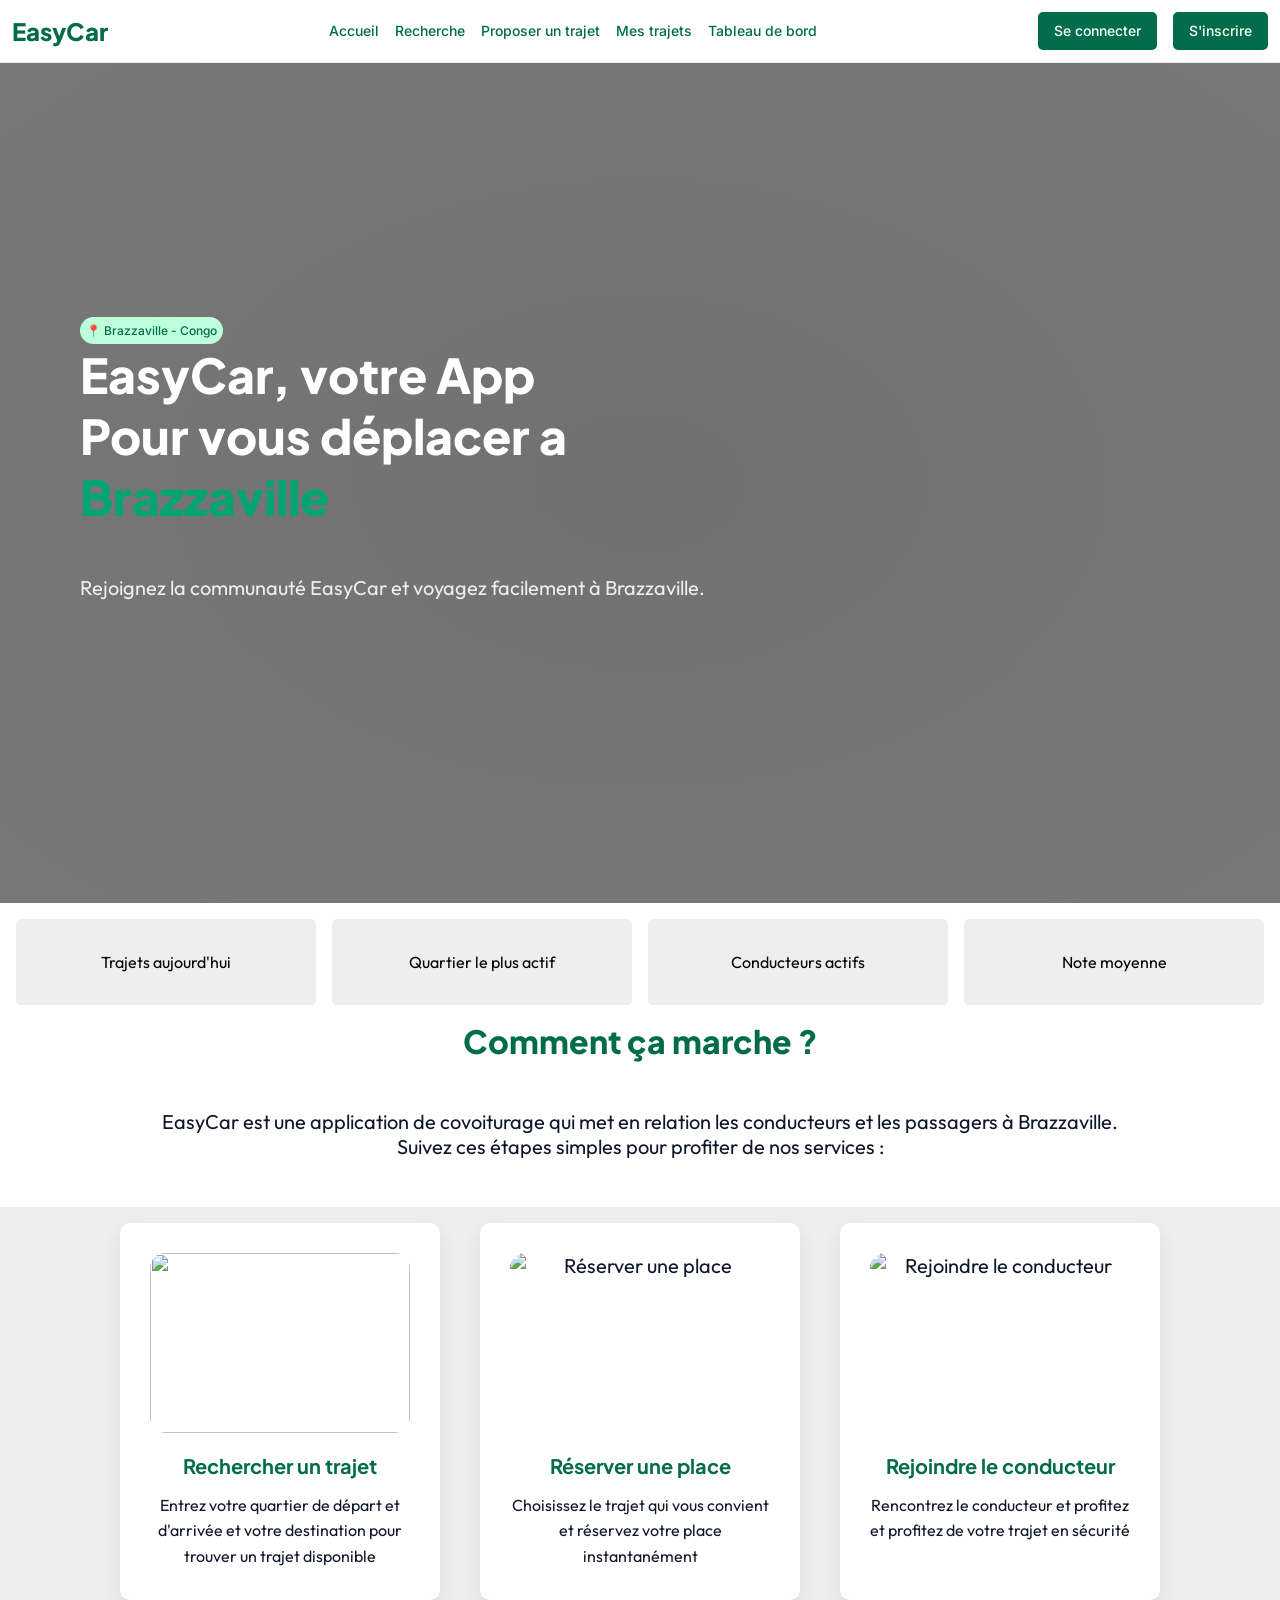
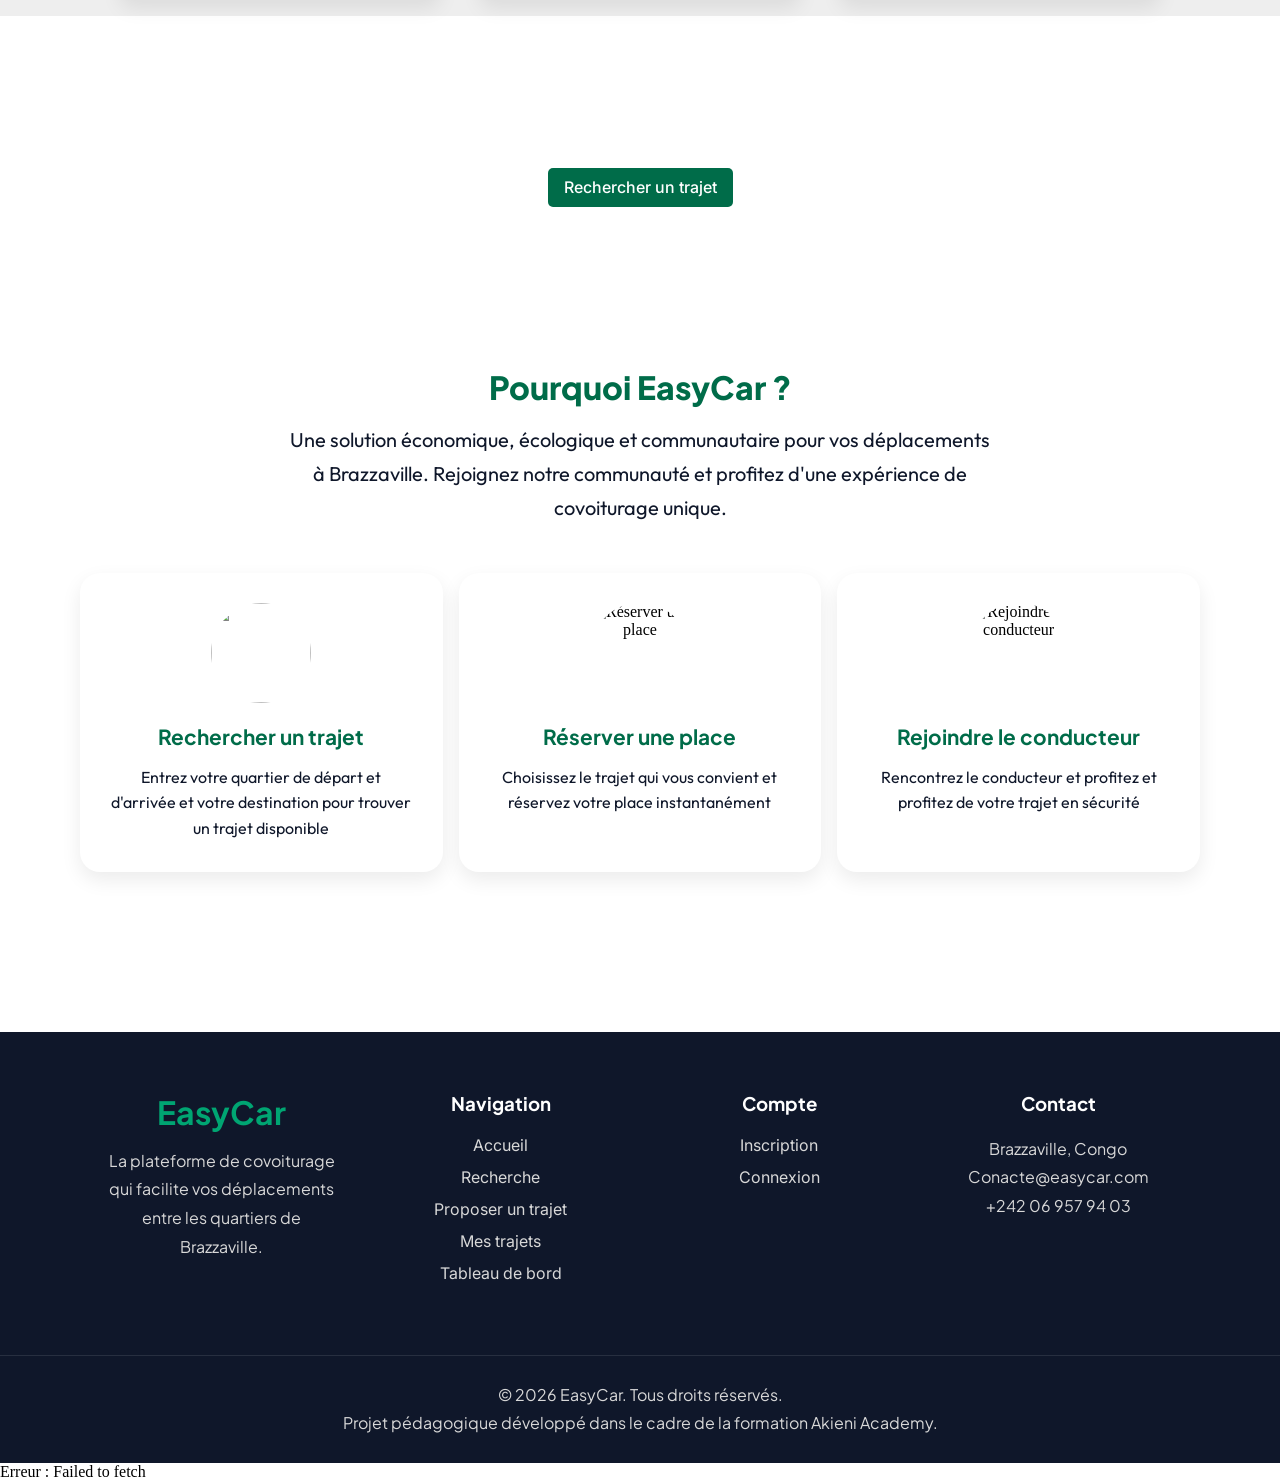
==== commit 98022380: "docs: Ajout de la repartition de la tâche au niveau du readme.md" ====
--- a/frontend/accueil/index.html
+++ b/frontend/accueil/index.html
@@ -53,7 +53,7 @@
         <div class="badge-vert"> 📍 Brazzaville - Congo   </div>
         <h1 class="h1" >EasyCar, votre App <br>
         Pour vous déplacer a <br>  
-      <span> brazzaville</span> </h1>
+      <span> Brazzaville</span> </h1>
       <p>Rejoignez la communauté EasyCar et voyagez facilement à Brazzaville.</p>
       </div>
     </section>
@@ -174,7 +174,7 @@
         <div class="footer-liens">
             <h3>Navigation</h3>
 
-            <a href="../index.html">Accueil</a>
+            <a href="../accueil/index.html">Accueil</a>
             <a href="../recherche/recherche.html">Recherche</a>
             <a href="../proposer/proposer.html">Proposer un trajet</a>
             <a href="../mes-trajets/mes-trajets.html">Mes trajets</a>
